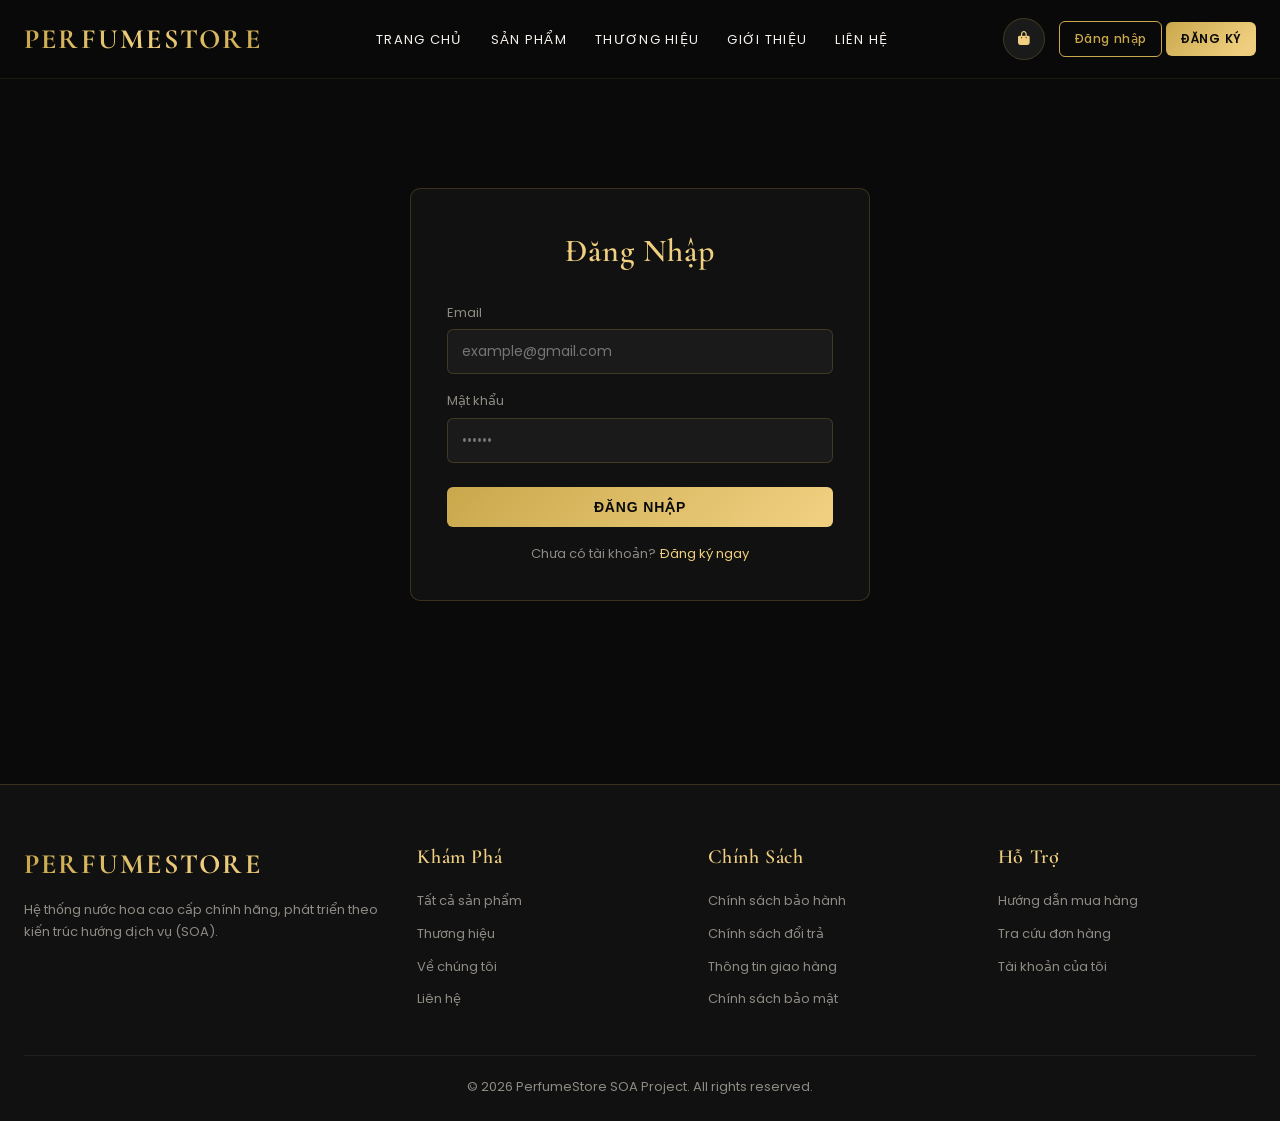
==== client/pages/admin.html @ 6a8d937b "cac thu muc cau truc frontend va backend" ====
<!DOCTYPE html>
<html lang="vi">
<head>
    <meta charset="UTF-8">
    <meta name="viewport" content="width=device-width, initial-scale=1.0">
    <title>Quản Trị - PerfumeStore Admin</title>
    <link rel="stylesheet" href="https://cdnjs.cloudflare.com/ajax/libs/font-awesome/6.5.0/css/all.min.css">
    <link rel="stylesheet" href="../css/style.css">
    <link rel="stylesheet" href="../css/admin.css">
</head>
<body>
    <div class="admin-layout">
        <!-- Sidebar Admin -->
        <aside class="admin-sidebar">
            <div class="admin-brand">PERFUMESTORE</div>
            <nav class="admin-nav">
                <button class="admin-nav-btn active" onclick="adminApp.switchTab('tab-dashboard', this)">
                    <i class="fa-solid fa-chart-line"></i> Dashboard
                </button>
                <button class="admin-nav-btn" onclick="adminApp.switchTab('tab-products', this)">
                    <i class="fa-solid fa-spray-can-sparkles"></i> Sản phẩm
                </button>
                <button class="admin-nav-btn" onclick="adminApp.switchTab('tab-orders', this)">
                    <i class="fa-solid fa-receipt"></i> Đơn hàng
                </button>
                <button class="admin-nav-btn" onclick="adminApp.switchTab('tab-reports', this)">
                    <i class="fa-solid fa-chart-pie"></i> Báo cáo chi tiết
                </button>
                <a href="index.html" class="admin-nav-btn">
                    <i class="fa-solid fa-store"></i> Về trang bán hàng
                </a>
                <button class="admin-nav-btn" onclick="adminApp.logout()">
                    <i class="fa-solid fa-right-from-bracket"></i> Đăng xuất
                </button>
            </nav>
        </aside>

        <!-- Nội dung chính -->
        <main class="admin-main">
            <div class="admin-topbar">
                <h1 id="admin-page-title">Tổng Quan Hệ Thống</h1>
                <span id="admin-user-badge" style="color: var(--text-muted); font-size: 14px;"></span>
            </div>

            <!-- TAB 1: DASHBOARD -->
            <section id="tab-dashboard" class="admin-tab active">
                <div class="kpi-grid">
                    <div class="kpi-card"><span>Tổng doanh thu</span><h3 id="kpi-revenue">0 ₫</h3></div>
                    <div class="kpi-card"><span>Tổng đơn hàng</span><h3 id="kpi-orders">0</h3></div>
                    <div class="kpi-card"><span>Khách hàng</span><h3 id="kpi-users">0</h3></div>
                    <div class="kpi-card"><span>Sản phẩm</span><h3 id="kpi-products">0</h3></div>
                </div>
                <div class="charts-grid">
                    <div class="chart-card">
                        <h3>Doanh thu theo thương hiệu</h3>
                        <canvas id="chart-brand-revenue" width="520" height="240"></canvas>
                    </div>
                    <div class="chart-card">
                        <h3>Tỉ lệ trạng thái đơn hàng</h3>
                        <canvas id="chart-order-status" width="260" height="200"></canvas>
                        <div id="chart-status-legend" class="chart-legend"></div>
                    </div>
                </div>
            </section>

            <!-- TAB 2: QUẢN LÝ SẢN PHẨM -->
            <section id="tab-products" class="admin-tab">
                <div class="admin-toolbar">
                    <div style="display: flex; align-items: center; gap: 14px; flex-wrap: wrap;">
                        <h3>Danh sách nước hoa</h3>
                        <input type="text" id="admin-prod-search" placeholder="Tìm tên hoặc mã SP..." style="width: 240px;" oninput="adminApp.productManager.onSearch(this.value)">
                    </div>
                    <button class="btn-gold btn-sm" onclick="adminApp.productManager.openAddModal()">
                        <i class="fa-solid fa-plus"></i> Thêm sản phẩm
                    </button>
                </div>
                <table class="data-table">
                    <thead>
                        <tr>
                            <th>ID</th>
                            <th>Mã SP</th>
                            <th>Tên sản phẩm</th>
                            <th>Thương hiệu</th>
                            <th>Dung tích (Tồn)</th>
                            <th>Giảm giá</th>
                            <th>Thao tác</th>
                        </tr>
                    </thead>
                    <tbody id="admin-products-tbody"></tbody>
                </table>
                <div id="admin-products-pagination" class="pagination"></div>
            </section>

            <!-- TAB 3: QUẢN LÝ ĐƠN HÀNG -->
            <section id="tab-orders" class="admin-tab">
                <div class="admin-toolbar">
                    <h3>Danh sách đơn hàng</h3>
                    <select style="width: 220px;" onchange="adminApp.orderManager.loadOrders(this.value)">
                        <option value="">Tất cả trạng thái</option>
                        <option value="Chờ xác nhận">Chờ xác nhận</option>
                        <option value="Đã xác nhận">Đã xác nhận</option>
                        <option value="Đang giao">Đang giao</option>
                        <option value="Giao thành công">Giao thành công</option>
                        <option value="Đã hủy">Đã hủy</option>
                    </select>
                </div>
                <table class="data-table">
                    <thead>
                        <tr>
                            <th>Mã đơn</th>
                            <th>Khách hàng</th>
                            <th>Ngày đặt</th>
                            <th>Thanh toán</th>
                            <th>Tổng tiền</th>
                            <th>Trạng thái</th>
                            <th>Chi tiết</th>
                        </tr>
                    </thead>
                    <tbody id="admin-orders-tbody"></tbody>
                </table>
            </section>

            <!-- TAB 4: BÁO CÁO CHI TIẾT -->
            <section id="tab-reports" class="admin-tab">
                <div class="report-grid">
                    <div class="chart-card">
                        <h3>Top 5 sản phẩm bán chạy</h3>
                        <table class="data-table">
                            <thead><tr><th>Sản phẩm</th><th>Đã bán</th><th>Doanh thu</th></tr></thead>
                            <tbody id="report-top-products-tbody"></tbody>
                        </table>
                    </div>
                    <div class="chart-card">
                        <h3>Doanh thu theo thương hiệu</h3>
                        <table class="data-table">
                            <thead><tr><th>Thương hiệu</th><th>Số chai</th><th>Doanh thu</th></tr></thead>
                            <tbody id="report-brand-tbody"></tbody>
                        </table>
                    </div>
                </div>
                <div class="chart-card" style="margin-top: 24px;">
                    <h3>Cảnh báo sắp hết hàng (Tồn kho &lt; 10)</h3>
                    <table class="data-table">
                        <thead><tr><th>Mã SP</th><th>Sản phẩm</th><th>Dung tích</th><th>Tồn kho</th></tr></thead>
                        <tbody id="report-low-stock-tbody"></tbody>
                    </table>
                </div>
            </section>
        </main>
    </div>

    <!-- MODAL THÊM / SỬA SẢN PHẨM -->
    <div id="admin-product-modal" class="modal">
        <div class="modal-content" style="max-width: 620px; max-height: 90vh; overflow-y: auto;">
            <div class="modal-header">
                <h3 id="product-modal-title">Thêm sản phẩm mới</h3>
                <button class="modal-close" onclick="adminApp.productManager.closeModal()">&times;</button>
            </div>
            <form id="admin-product-form" onsubmit="adminApp.productManager.saveProduct(event)">
                <div style="display: grid; grid-template-columns: 1fr 1fr; gap: 12px;">
                    <div class="form-group"><label>Mã SP</label><input type="text" id="admin-prod-code" placeholder="VD: DIOR-01"></div>
                    <div class="form-group"><label>Tên nước hoa</label><input type="text" id="admin-prod-name" required></div>
                    <div class="form-group"><label>Thương hiệu</label><select id="admin-prod-brand"></select></div>
                    <div class="form-group"><label>Phân loại</label><select id="admin-prod-type"></select></div>
                </div>
                <div style="display: grid; grid-template-columns: 1fr 2fr; gap: 12px; align-items: start;">
                    <div class="form-group"><label>Giảm giá (%)</label><input type="number" id="admin-prod-discount" min="0" max="99" value="0"></div>
                    <div class="form-group">
                        <label>Hình ảnh sản phẩm (Choose File)</label>
                        <input type="file" id="admin-prod-file" accept="image/*" onchange="adminApp.productManager.handleFileSelect(event)" style="padding: 8px;">
                        <input type="hidden" id="admin-prod-image">
                        <div style="margin-top: 8px; display: flex; align-items: center; gap: 10px;">
                            <img id="admin-prod-preview" src="" alt="Preview" style="width: 56px; height: 64px; object-fit: cover; border-radius: 6px; border: 1px solid var(--border); display: none;">
                            <small id="admin-prod-img-label" style="color: var(--text-muted); font-size: 12px;"></small>
                        </div>
                    </div>
                </div>
                <div class="form-group"><label>Mô tả ngắn</label><textarea id="admin-prod-desc" rows="2"></textarea></div>
                <div style="display: flex; gap: 20px; margin-bottom: 16px;">
                    <label style="display: flex; align-items: center; gap: 6px;"><input type="checkbox" id="admin-prod-new" style="width:auto;"> Sản phẩm mới</label>
                    <label style="display: flex; align-items: center; gap: 6px;"><input type="checkbox" id="admin-prod-featured" style="width:auto;"> Nổi bật</label>
                </div>
                <div class="form-group">
                    <div style="display: flex; justify-content: space-between; align-items: center; margin-bottom: 8px;">
                        <label style="margin:0;">Dung tích (ml) • Giá • Tồn kho</label>
                        <button type="button" class="btn-outline btn-sm" onclick="adminApp.productManager.addSizeRow()">+ Thêm size</button>
                    </div>
                    <div id="admin-sizes-list"></div>
                </div>
                <button type="submit" class="btn-gold" style="width: 100%;">Lưu Sản Phẩm</button>
            </form>
        </div>
    </div>

    <div id="toast-container"></div>

    <!-- Scripts -->
    <script src="../js/services/api.service.js"></script>
    <script src="../js/services/auth.service.js"></script>
    <script src="../js/services/product.service.js"></script>
    <script src="../js/services/brand.service.js"></script>
    <script src="../js/services/category.service.js"></script>
    <script src="../js/services/order.service.js"></script>
    <script src="../js/services/report.service.js"></script>
    <script src="../js/components/toast.js"></script>
    <script src="../js/admin/dashboard.js"></script>
    <script src="../js/admin/product-manager.js"></script>
    <script src="../js/admin/order-manager.js"></script>
    <script src="../js/admin/report.js"></script>

    <script>
        // Khởi tạo ứng dụng Admin
        const adminApp = {
            authService: new AuthService(),
            dashboardPage: new DashboardPage(),
            productManager: new ProductManager(),
            orderManager: new OrderManager(),
            reportPage: new ReportPage(),
            dashboardData: null,

            async init() {
                if (!this.authService.isAdmin()) {
                    alert('Bạn cần đăng nhập bằng tài khoản Admin để truy cập trang này!');
                    window.location.href = 'index.html#trang-dang-nhap';
                    return;
                }
                const user = this.authService.getCurrentUser();
                document.getElementById('admin-user-badge').textContent = `Xin chào, ${user.fullName} (Admin)`;
                this.dashboardData = await this.dashboardPage.init();
            },

            async switchTab(tabId, btn) {
                document.querySelectorAll('.admin-tab').forEach(t => t.classList.remove('active'));
                document.querySelectorAll('.admin-nav-btn').forEach(b => b.classList.remove('active'));
                document.getElementById(tabId)?.classList.add('active');
                if (btn) btn.classList.add('active');

                const titles = {
                    'tab-dashboard': 'Tổng Quan Hệ Thống',
                    'tab-products': 'Quản Lý Sản Phẩm',
                    'tab-orders': 'Quản Lý Đơn Hàng',
                    'tab-reports': 'Báo Cáo Chi Tiết'
                };
                document.getElementById('admin-page-title').textContent = titles[tabId] || 'Quản Trị';

                if (tabId === 'tab-dashboard') this.dashboardData = await this.dashboardPage.init();
                else if (tabId === 'tab-products') await this.productManager.init();
                else if (tabId === 'tab-orders') await this.orderManager.init();
                else if (tabId === 'tab-reports') await this.reportPage.init(this.dashboardData);
            },

            logout() {
                this.authService.logout();
                window.location.href = 'index.html#trang-chu';
            }
        };

        document.addEventListener('DOMContentLoaded', () => adminApp.init());
    </script>
</body>
</html>
---- client/css/style.css ----
/* =========================================================
   PerfumeStore - Luxury Dark Theme (Đen & Vàng Gold)
   Cảm hứng: Dior / Chanel Haute Parfumerie
   ========================================================= */
@import url('https://fonts.googleapis.com/css2?family=Cormorant+Garamond:ital,wght@0,400;0,500;0,600;0,700;1,400&family=Poppins:wght@300;400;500;600&display=swap');

:root {
    --bg: #0a0a0a;
    --surface: #111111;
    --surface2: #1a1a1a;
    --surface3: #222222;
    --gold: #c9a84c;
    --gold-light: #f0d080;
    --gold-dark: #9c7a2c;
    --text: #f5f0eb;
    --text-muted: #8e8a84;
    --border: rgba(201, 168, 76, 0.22);
    --border-hover: rgba(201, 168, 76, 0.55);
    --danger: #e05252;
    --success: #34c77b;
    --warning: #f59e0b;
    --info: #3b82f6;
    --radius: 10px;
    --transition: 0.35s cubic-bezier(0.25, 0.8, 0.25, 1);
    --font-heading: 'Cormorant Garamond', Georgia, serif;
    --font-body: 'Poppins', -apple-system, BlinkMacSystemFont, sans-serif;
}

* {
    margin: 0;
    padding: 0;
    box-sizing: border-box;
}

html {
    scroll-behavior: smooth;
}

body {
    background-color: var(--bg);
    color: var(--text);
    font-family: var(--font-body);
    font-size: 15px;
    line-height: 1.65;
    overflow-x: hidden;
}

/* Custom Scrollbar */
::-webkit-scrollbar {
    width: 8px;
}
::-webkit-scrollbar-track {
    background: var(--bg);
}
::-webkit-scrollbar-thumb {
    background: var(--gold-dark);
    border-radius: 4px;
}
::-webkit-scrollbar-thumb:hover {
    background: var(--gold);
}

a {
    color: inherit;
    text-decoration: none;
}

img {
    max-width: 100%;
    display: block;
}

h1, h2, h3, h4 {
    font-family: var(--font-heading);
    font-weight: 600;
    letter-spacing: 0.03em;
}

.container {
    width: 100%;
    max-width: 1280px;
    margin: 0 auto;
    padding: 0 24px;
}

.gold-text {
    color: var(--gold-light);
}

/* ======================== BUTTONS ======================== */
.btn-gold {
    display: inline-flex;
    align-items: center;
    justify-content: center;
    gap: 8px;
    padding: 12px 28px;
    background: linear-gradient(135deg, var(--gold) 0%, var(--gold-light) 50%, var(--gold) 100%);
    background-size: 200% auto;
    color: #0a0a0a;
    font-weight: 600;
    font-size: 14px;
    letter-spacing: 0.06em;
    text-transform: uppercase;
    border: none;
    border-radius: 6px;
    cursor: pointer;
    transition: var(--transition);
}
.btn-gold:hover {
    background-position: right center;
    box-shadow: 0 6px 24px rgba(201, 168, 76, 0.35);
    transform: translateY(-2px);
}

.btn-outline {
    display: inline-flex;
    align-items: center;
    justify-content: center;
    gap: 8px;
    padding: 11px 24px;
    background: transparent;
    color: var(--gold);
    font-weight: 500;
    font-size: 14px;
    letter-spacing: 0.05em;
    border: 1px solid var(--gold);
    border-radius: 6px;
    cursor: pointer;
    transition: var(--transition);
}
.btn-outline:hover {
    background: rgba(201, 168, 76, 0.12);
    color: var(--gold-light);
    box-shadow: 0 0 18px rgba(201, 168, 76, 0.2);
}

.btn-danger {
    padding: 8px 16px;
    background: rgba(224, 82, 82, 0.15);
    color: var(--danger);
    border: 1px solid rgba(224, 82, 82, 0.4);
    border-radius: 6px;
    cursor: pointer;
    transition: var(--transition);
}
.btn-danger:hover {
    background: var(--danger);
    color: #fff;
}

.btn-sm {
    padding: 7px 14px;
    font-size: 12px;
}

/* ======================== NAVBAR ======================== */
.navbar {
    position: fixed;
    top: 0;
    left: 0;
    width: 100%;
    z-index: 1000;
    padding: 16px 0;
    background: rgba(10, 10, 10, 0.65);
    backdrop-filter: blur(14px);
    border-bottom: 1px solid rgba(201, 168, 76, 0.1);
    transition: var(--transition);
}
.navbar.scrolled {
    padding: 11px 0;
    background: rgba(10, 10, 10, 0.94);
    border-bottom-color: var(--border);
    box-shadow: 0 8px 32px rgba(0, 0, 0, 0.6);
}

.nav-container {
    max-width: 1280px;
    margin: 0 auto;
    padding: 0 24px;
    display: flex;
    align-items: center;
    justify-content: space-between;
    gap: 20px;
}

.logo {
    font-family: var(--font-heading);
    font-size: 28px;
    font-weight: 700;
    letter-spacing: 0.08em;
    background: linear-gradient(90deg, var(--gold), var(--gold-light), var(--gold));
    -webkit-background-clip: text;
    -webkit-text-fill-color: transparent;
}

.nav-links {
    list-style: none;
    display: flex;
    align-items: center;
    gap: 28px;
}

.nav-links a {
    position: relative;
    font-size: 13px;
    text-transform: uppercase;
    letter-spacing: 0.1em;
    color: var(--text);
    transition: color 0.3s;
}
.nav-links a::after {
    content: '';
    position: absolute;
    left: 0;
    bottom: -5px;
    width: 0;
    height: 1.5px;
    background: var(--gold);
    transition: width 0.3s ease;
}
.nav-links a:hover {
    color: var(--gold-light);
}
.nav-links a:hover::after {
    width: 100%;
}

.nav-actions {
    display: flex;
    align-items: center;
    gap: 14px;
}

.cart-btn {
    position: relative;
    background: var(--surface2);
    border: 1px solid var(--border);
    color: var(--gold-light);
    width: 42px;
    height: 42px;
    border-radius: 50%;
    display: flex;
    align-items: center;
    justify-content: center;
    cursor: pointer;
    transition: var(--transition);
}
.cart-btn:hover {
    border-color: var(--gold);
    transform: scale(1.06);
}

#cart-badge {
    position: absolute;
    top: -4px;
    right: -4px;
    min-width: 19px;
    height: 19px;
    padding: 0 5px;
    border-radius: 50%;
    background: var(--gold);
    color: #0a0a0a;
    font-size: 11px;
    font-weight: 700;
    display: none;
    align-items: center;
    justify-content: center;
}

.user-dropdown {
    position: relative;
}
.user-trigger {
    display: flex;
    align-items: center;
    gap: 8px;
    background: var(--surface2);
    border: 1px solid var(--border);
    color: var(--text);
    padding: 8px 14px;
    border-radius: 24px;
    cursor: pointer;
    font-size: 13px;
}
.user-dropdown-menu {
    position: absolute;
    right: 0;
    top: calc(100% + 8px);
    min-width: 210px;
    background: var(--surface);
    border: 1px solid var(--border);
    border-radius: var(--radius);
    padding: 8px;
    display: none;
    flex-direction: column;
    box-shadow: 0 16px 40px rgba(0, 0, 0, 0.7);
}
.user-dropdown:hover .user-dropdown-menu {
    display: flex;
}
.user-dropdown-menu a,
.user-dropdown-menu button {
    display: flex;
    align-items: center;
    gap: 10px;
    padding: 10px 12px;
    background: none;
    border: none;
    color: var(--text);
    font-size: 13px;
    text-align: left;
    border-radius: 6px;
    cursor: pointer;
    transition: background 0.2s;
}
.user-dropdown-menu a:hover,
.user-dropdown-menu button:hover {
    background: rgba(201, 168, 76, 0.14);
    color: var(--gold-light);
}

.mobile-menu-btn {
    display: none;
    background: none;
    border: none;
    color: var(--gold);
    font-size: 22px;
    cursor: pointer;
}

/* ======================== SPA SECTIONS ======================== */
#main-content {
    padding-top: 76px;
    min-height: 80vh;
}

.page-section {
    display: none;
    animation: fadeInUp 0.45s ease;
}
.page-section.active {
    display: block;
}

/* ======================== HERO SECTION ======================== */
/* ======================== HERO BANNER SLIDER ======================== */
.hero-slider {
    position: relative;
    min-height: 84vh;
    display: flex;
    align-items: center;
    overflow: hidden;
    background: #070707;
}
.hero-slides {
    position: absolute;
    inset: 0;
}
.hero-slide {
    position: absolute;
    inset: 0;
    background-size: cover;
    background-position: center;
    opacity: 0;
    transform: scale(1.08);
    transition: opacity 1.1s ease, transform 6.5s ease;
}
.hero-slide.active {
    opacity: 1;
    transform: scale(1);
}
.hero-overlay {
    position: absolute;
    inset: 0;
    background: linear-gradient(90deg, rgba(8, 8, 8, 0.92) 0%, rgba(10, 10, 10, 0.72) 55%, rgba(10, 10, 10, 0.38) 100%),
                radial-gradient(circle at 75% 40%, rgba(201, 168, 76, 0.16), transparent 60%);
}
.hero-content {
    position: relative;
    z-index: 2;
    max-width: 680px;
    padding: 60px 24px;
}
.hero-nav {
    position: absolute;
    top: 50%;
    transform: translateY(-50%);
    z-index: 3;
    width: 46px;
    height: 46px;
    border-radius: 50%;
    background: rgba(10, 10, 10, 0.6);
    border: 1px solid var(--border);
    color: var(--gold-light);
    cursor: pointer;
    transition: var(--transition);
}
.hero-nav:hover {
    background: var(--gold);
    color: #0a0a0a;
}
.hero-prev { left: 22px; }
.hero-next { right: 22px; }
.hero-dots {
    position: absolute;
    bottom: 24px;
    left: 50%;
    transform: translateX(-50%);
    z-index: 3;
    display: flex;
    gap: 10px;
}
.hero-dot {
    width: 10px;
    height: 10px;
    border-radius: 50%;
    border: 1px solid var(--gold);
    background: transparent;
    cursor: pointer;
    transition: var(--transition);
}
.hero-dot.active {
    width: 28px;
    border-radius: 6px;
    background: var(--gold);
}
.hero-progress {
    position: absolute;
    bottom: 0;
    left: 0;
    right: 0;
    height: 3px;
    background: rgba(255, 255, 255, 0.08);
    z-index: 3;
}
.hero-progress-bar {
    height: 100%;
    width: 0;
    background: linear-gradient(90deg, var(--gold), var(--gold-light));
    animation: heroProgress 5s linear infinite;
}
@keyframes heroProgress {
    from { width: 0; }
    to { width: 100%; }
}

.hero {
    position: relative;
    min-height: 86vh;
    display: flex;
    align-items: center;
    background: radial-gradient(circle at 75% 35%, rgba(201, 168, 76, 0.15), transparent 55%),
                linear-gradient(135deg, #070707 0%, #14120e 50%, #0a0a0a 100%);
    overflow: hidden;
    padding: 60px 0;
}

.hero-grid {
    display: grid;
    grid-template-columns: 1.15fr 0.85fr;
    align-items: center;
    gap: 48px;
}

.hero-tag {
    display: inline-block;
    padding: 6px 16px;
    border: 1px solid var(--border);
    border-radius: 30px;
    color: var(--gold);
    font-size: 12px;
    letter-spacing: 0.18em;
    text-transform: uppercase;
    margin-bottom: 20px;
}

.hero-title {
    font-size: clamp(40px, 5.5vw, 68px);
    line-height: 1.12;
    margin-bottom: 20px;
    background: linear-gradient(90deg, #fff 0%, var(--gold-light) 45%, #fff 90%);
    background-size: 200% auto;
    -webkit-background-clip: text;
    -webkit-text-fill-color: transparent;
    animation: shimmer 5s linear infinite;
}

.hero-desc {
    color: var(--text-muted);
    font-size: 16px;
    max-width: 520px;
    margin-bottom: 32px;
}

.hero-cta {
    display: flex;
    flex-wrap: wrap;
    gap: 16px;
}

.hero-visual {
    position: relative;
    display: flex;
    justify-content: center;
}
.hero-visual::before {
    content: '';
    position: absolute;
    width: 340px;
    height: 340px;
    border-radius: 50%;
    background: radial-gradient(circle, rgba(201, 168, 76, 0.22), transparent 70%);
    filter: blur(30px);
    animation: pulse-gold 4s ease-in-out infinite;
}
.hero-visual img {
    position: relative;
    width: 100%;
    max-width: 420px;
    border-radius: 24px;
    border: 1px solid var(--border);
    box-shadow: 0 24px 60px rgba(0, 0, 0, 0.8);
    animation: float 5s ease-in-out infinite;
}

/* ======================== BRAND MARQUEE ======================== */
.brand-marquee-wrap {
    overflow: hidden;
    background: var(--surface);
    border-top: 1px solid var(--border);
    border-bottom: 1px solid var(--border);
    padding: 20px 0;
}

.brand-marquee-track {
    display: flex;
    gap: 24px;
    width: max-content;
    animation: marquee 28s linear infinite;
}
.brand-marquee-track:hover {
    animation-play-state: paused;
}

.brand-pill {
    display: flex;
    flex-direction: row;
    align-items: center;
    gap: 12px;
    min-width: 210px;
    padding: 10px 18px;
    background: var(--surface2);
    border: 1px solid var(--border);
    border-radius: var(--radius);
    transition: var(--transition);
}
.brand-pill-logo {
    width: 44px;
    height: 44px;
    border-radius: 50%;
    object-fit: cover;
    border: 1px solid var(--gold);
    flex-shrink: 0;
}
.brand-pill span {
    display: block;
    font-family: var(--font-heading);
    font-size: 19px;
    color: var(--gold-light);
    font-weight: 600;
    line-height: 1.2;
}
.brand-pill small {
    font-size: 11px;
    color: var(--text-muted);
}
.brand-pill:hover {
    border-color: var(--gold);
    transform: translateY(-3px);
}

/* ======================== SECTION HEADERS & GRIDS ======================== */
.section-block {
    padding: 72px 0;
}

.section-header {
    text-align: center;
    margin-bottom: 44px;
}
.section-header h2 {
    font-size: clamp(30px, 3.6vw, 44px);
    color: var(--text);
    margin-bottom: 10px;
}
.section-header .divider {
    width: 72px;
    height: 2px;
    background: linear-gradient(90deg, transparent, var(--gold), transparent);
    margin: 0 auto 12px;
}
.section-header p {
    color: var(--text-muted);
    font-size: 14px;
}

.product-grid {
    display: grid;
    grid-template-columns: repeat(4, 1fr);
    gap: 24px;
}

/* ======================== PRODUCT CARD ======================== */
.product-card {
    background: var(--surface);
    border: 1px solid var(--border);
    border-radius: var(--radius);
    overflow: hidden;
    transition: var(--transition);
}
.product-card:hover {
    border-color: var(--gold);
    transform: translateY(-6px);
    box-shadow: 0 14px 36px rgba(201, 168, 76, 0.16);
}

.product-card-img {
    position: relative;
    aspect-ratio: 4 / 5;
    overflow: hidden;
    background: #141414;
}
.product-card-img img {
    width: 100%;
    height: 100%;
    object-fit: cover;
    cursor: pointer;
    transition: transform 0.6s ease;
}
.product-card:hover .product-card-img img {
    transform: scale(1.07);
}

.product-badges {
    position: absolute;
    top: 12px;
    left: 12px;
    z-index: 2;
    display: flex;
    gap: 6px;
}
.badge {
    padding: 3px 9px;
    border-radius: 4px;
    font-size: 11px;
    font-weight: 600;
    letter-spacing: 0.04em;
}
.badge-sale {
    background: var(--danger);
    color: #fff;
}
.badge-new {
    background: var(--gold);
    color: #0a0a0a;
}
.badge-hot {
    background: #222;
    color: var(--gold-light);
    border: 1px solid var(--gold);
}

.product-overlay-actions {
    position: absolute;
    bottom: 12px;
    right: 12px;
    display: flex;
    gap: 8px;
    opacity: 0;
    transform: translateY(8px);
    transition: var(--transition);
}
.product-card:hover .product-overlay-actions {
    opacity: 1;
    transform: translateY(0);
}

.btn-overlay {
    width: 38px;
    height: 38px;
    border-radius: 50%;
    background: rgba(10, 10, 10, 0.85);
    border: 1px solid var(--gold);
    color: var(--gold-light);
    cursor: pointer;
    display: flex;
    align-items: center;
    justify-content: center;
    transition: var(--transition);
}
.btn-overlay:hover {
    background: var(--gold);
    color: #0a0a0a;
}

.product-card-body {
    padding: 18px;
}
.product-brand {
    font-size: 11px;
    text-transform: uppercase;
    letter-spacing: 0.14em;
    color: var(--gold);
}
.product-title {
    font-size: 20px;
    margin: 4px 0;
    cursor: pointer;
    white-space: nowrap;
    overflow: hidden;
    text-overflow: ellipsis;
}
.product-title:hover {
    color: var(--gold-light);
}
.product-type {
    font-size: 12px;
    color: var(--text-muted);
    margin-bottom: 10px;
}
.product-price-row {
    display: flex;
    align-items: center;
    gap: 10px;
}
.price-current {
    font-size: 16px;
    font-weight: 600;
    color: var(--gold-light);
}
.price-old {
    font-size: 13px;
    color: var(--text-muted);
    text-decoration: line-through;
}

/* ======================== FILTERS & PAGINATION ======================== */
.filter-bar {
    display: grid;
    grid-template-columns: 1.5fr 1fr 1fr 1fr auto;
    gap: 14px;
    padding: 20px;
    background: var(--surface);
    border: 1px solid var(--border);
    border-radius: var(--radius);
    margin-bottom: 24px;
}

.form-control,
input[type="text"],
input[type="email"],
input[type="password"],
input[type="number"],
input[type="tel"],
select,
textarea {
    width: 100%;
    padding: 11px 14px;
    background: var(--surface2);
    border: 1px solid var(--border);
    border-radius: 6px;
    color: var(--text);
    font-family: var(--font-body);
    font-size: 14px;
    outline: none;
    transition: border-color 0.25s;
}
input:focus, select:focus, textarea:focus {
    border-color: var(--gold);
}

.pagination {
    display: flex;
    justify-content: center;
    gap: 8px;
    margin-top: 36px;
}
.page-btn {
    width: 38px;
    height: 38px;
    border-radius: 6px;
    background: var(--surface2);
    border: 1px solid var(--border);
    color: var(--text);
    cursor: pointer;
}
.page-btn.active, .page-btn:hover {
    background: var(--gold);
    color: #0a0a0a;
    border-color: var(--gold);
}

/* ======================== BRANDS PAGE ======================== */
.brand-grid {
    display: grid;
    grid-template-columns: repeat(3, 1fr);
    gap: 24px;
}
.brand-card {
    background: var(--surface);
    border: 1px solid var(--border);
    border-radius: var(--radius);
    overflow: hidden;
    text-align: center;
    cursor: pointer;
    transition: var(--transition);
}
.brand-card:hover {
    border-color: var(--gold);
    transform: translateY(-6px);
    box-shadow: 0 14px 36px rgba(201, 168, 76, 0.16);
}
.brand-card-media {
    height: 180px;
    overflow: hidden;
    border-bottom: 1px solid var(--border);
}
.brand-card-media img {
    width: 100%;
    height: 100%;
    object-fit: cover;
    transition: transform 0.6s ease;
}
.brand-card:hover .brand-card-media img {
    transform: scale(1.08);
}
.brand-card-body {
    padding: 22px;
}
.brand-card h3 {
    font-size: 26px;
    color: var(--gold-light);
    margin-bottom: 8px;
}
.brand-card p {
    color: var(--text-muted);
    font-size: 13px;
    margin-bottom: 14px;
}
.brand-count {
    font-size: 12px;
    color: var(--gold);
}

/* ======================== PRODUCT DETAIL ======================== */
.detail-layout {
    display: grid;
    grid-template-columns: 1fr 1.1fr;
    gap: 48px;
    background: var(--surface);
    border: 1px solid var(--border);
    border-radius: var(--radius);
    padding: 36px;
}
.detail-gallery img {
    width: 100%;
    border-radius: var(--radius);
    border: 1px solid var(--border);
}
.detail-brand {
    font-size: 12px;
    text-transform: uppercase;
    letter-spacing: 0.16em;
    color: var(--gold);
}
.detail-title {
    font-size: 40px;
    margin: 6px 0 8px;
}
.detail-category {
    color: var(--text-muted);
    font-size: 14px;
    margin-bottom: 18px;
}
.detail-price-box {
    display: flex;
    align-items: center;
    gap: 14px;
    margin-bottom: 18px;
}
.detail-price-current {
    font-size: 28px;
    font-weight: 600;
    color: var(--gold-light);
}
.detail-price-old {
    font-size: 18px;
    text-decoration: line-through;
    color: var(--text-muted);
}
.detail-desc {
    color: var(--text-muted);
    margin-bottom: 24px;
}
.size-buttons {
    display: flex;
    flex-wrap: wrap;
    gap: 10px;
    margin-top: 8px;
}
.size-btn {
    padding: 9px 18px;
    background: var(--surface2);
    border: 1px solid var(--border);
    border-radius: 6px;
    color: var(--text);
    cursor: pointer;
    transition: var(--transition);
}
.size-btn.active, .size-btn:hover {
    border-color: var(--gold);
    background: rgba(201, 168, 76, 0.16);
    color: var(--gold-light);
}
.detail-stock {
    margin: 16px 0 24px;
    font-size: 13px;
}
.in-stock { color: var(--success); }
.out-stock { color: var(--danger); }

.detail-actions {
    display: flex;
    gap: 16px;
    align-items: center;
}
.qty-input-group {
    display: flex;
    align-items: center;
    border: 1px solid var(--border);
    border-radius: 6px;
    overflow: hidden;
}
.qty-input-group button {
    width: 38px;
    height: 44px;
    background: var(--surface2);
    border: none;
    color: var(--text);
    cursor: pointer;
}
.qty-input-group input {
    width: 56px;
    text-align: center;
    border: none;
    border-radius: 0;
}

/* ======================== CART SIDEBAR & PAGE ======================== */
.cart-overlay {
    position: fixed;
    inset: 0;
    background: rgba(0, 0, 0, 0.7);
    z-index: 1050;
    display: none;
}
.cart-overlay.active {
    display: block;
}

.cart-sidebar {
    position: fixed;
    top: 0;
    right: -420px;
    width: 100%;
    max-width: 400px;
    height: 100vh;
    background: var(--surface);
    border-left: 1px solid var(--border);
    z-index: 1060;
    display: flex;
    flex-direction: column;
    transition: right 0.35s ease;
}
.cart-sidebar.open {
    right: 0;
}
.cart-sidebar-header {
    padding: 20px;
    border-bottom: 1px solid var(--border);
    display: flex;
    justify-content: space-between;
    align-items: center;
}
.cart-sidebar-items {
    flex: 1;
    overflow-y: auto;
    padding: 16px;
}
.cart-sidebar-item {
    display: flex;
    gap: 12px;
    padding: 12px 0;
    border-bottom: 1px solid rgba(255, 255, 255, 0.06);
}
.cart-sidebar-item img {
    width: 68px;
    height: 80px;
    object-fit: cover;
    border-radius: 6px;
}
.cart-item-info {
    flex: 1;
}
.cart-item-info h4 {
    font-size: 16px;
}
.cart-item-meta {
    font-size: 12px;
    color: var(--text-muted);
}
.cart-item-price {
    color: var(--gold-light);
    font-weight: 600;
    margin: 4px 0;
}
.cart-qty-controls {
    display: inline-flex;
    align-items: center;
    gap: 8px;
}
.cart-qty-controls button {
    width: 26px;
    height: 26px;
    background: var(--surface2);
    border: 1px solid var(--border);
    color: var(--text);
    border-radius: 4px;
    cursor: pointer;
}
.cart-sidebar-footer {
    padding: 20px;
    border-top: 1px solid var(--border);
    background: var(--surface2);
}
.cart-total-row {
    display: flex;
    justify-content: space-between;
    margin-bottom: 14px;
    font-size: 16px;
}

/* Cart & Checkout Tables */
.data-table {
    width: 100%;
    border-collapse: collapse;
    background: var(--surface);
    border: 1px solid var(--border);
    border-radius: var(--radius);
    overflow: hidden;
}
.data-table th, .data-table td {
    padding: 14px 16px;
    text-align: left;
    border-bottom: 1px solid rgba(255, 255, 255, 0.06);
}
.data-table th {
    background: var(--surface2);
    color: var(--gold);
    font-size: 13px;
    text-transform: uppercase;
    letter-spacing: 0.06em;
}
.cart-table-product {
    display: flex;
    align-items: center;
    gap: 12px;
}
.cart-table-product img {
    width: 54px;
    height: 64px;
    object-fit: cover;
    border-radius: 6px;
}
.cart-table-product small {
    display: block;
    color: var(--text-muted);
}
.btn-icon-danger {
    background: none;
    border: none;
    color: var(--danger);
    cursor: pointer;
    font-size: 16px;
}

.checkout-layout {
    display: grid;
    grid-template-columns: 1.3fr 0.9fr;
    gap: 32px;
}
.card-box {
    background: var(--surface);
    border: 1px solid var(--border);
    border-radius: var(--radius);
    padding: 28px;
}
.form-group {
    margin-bottom: 16px;
}
.form-group label {
    display: block;
    font-size: 13px;
    color: var(--text-muted);
    margin-bottom: 6px;
}
.checkout-summary-item {
    display: flex;
    justify-content: space-between;
    padding: 10px 0;
    border-bottom: 1px solid rgba(255, 255, 255, 0.06);
}
.checkout-summary-item small {
    display: block;
    color: var(--text-muted);
}
.qr-box {
    margin-top: 14px;
    padding: 16px;
    background: var(--surface2);
    border: 1px dashed var(--gold);
    border-radius: 8px;
    text-align: center;
    display: none;
}

/* ======================== AUTH & ACCOUNT ======================== */
.auth-card {
    max-width: 460px;
    margin: 40px auto;
    padding: 36px;
    background: var(--surface);
    border: 1px solid var(--border);
    border-radius: var(--radius);
}
.auth-card h2 {
    font-size: 32px;
    text-align: center;
    color: var(--gold-light);
    margin-bottom: 24px;
}

.order-card {
    background: var(--surface);
    border: 1px solid var(--border);
    border-radius: var(--radius);
    padding: 20px;
    margin-bottom: 18px;
}
.order-card-header, .order-card-footer {
    display: flex;
    justify-content: space-between;
    align-items: center;
    flex-wrap: wrap;
    gap: 12px;
}
.order-card-items {
    margin: 14px 0;
    padding: 12px 0;
    border-top: 1px solid rgba(255, 255, 255, 0.06);
    border-bottom: 1px solid rgba(255, 255, 255, 0.06);
}
.order-item-row {
    display: flex;
    justify-content: space-between;
    font-size: 14px;
    margin-bottom: 6px;
}
.order-date {
    margin-left: 10px;
    font-size: 12px;
    color: var(--text-muted);
}

.status-badge {
    padding: 4px 12px;
    border-radius: 20px;
    font-size: 12px;
    font-weight: 500;
}
.status-warning { background: rgba(245, 158, 11, 0.16); color: var(--warning); }
.status-primary { background: rgba(201, 168, 76, 0.18); color: var(--gold-light); }
.status-info { background: rgba(59, 130, 246, 0.16); color: var(--info); }
.status-success { background: rgba(52, 199, 123, 0.16); color: var(--success); }
.status-danger { background: rgba(224, 82, 82, 0.16); color: var(--danger); }

/* ======================== POLICY & STATIC PAGES ======================== */
.policy-box {
    max-width: 900px;
    margin: 0 auto;
    background: var(--surface);
    border: 1px solid var(--border);
    border-radius: var(--radius);
    padding: 36px;
}
.policy-box h3 {
    color: var(--gold-light);
    font-size: 24px;
    margin: 22px 0 8px;
}
.policy-box p, .policy-box li {
    color: var(--text-muted);
    margin-bottom: 8px;
}
.policy-box ul {
    padding-left: 20px;
}

/* ======================== MODAL ======================== */
.modal {
    position: fixed;
    inset: 0;
    background: rgba(0, 0, 0, 0.78);
    backdrop-filter: blur(6px);
    z-index: 1100;
    display: none;
    align-items: center;
    justify-content: center;
    padding: 20px;
}
.modal.active {
    display: flex;
}
.modal-content {
    width: 100%;
    max-width: 480px;
    background: var(--surface);
    border: 1px solid var(--gold);
    border-radius: var(--radius);
    padding: 28px;
    animation: fadeInUp 0.3s ease;
}
.modal-header {
    display: flex;
    justify-content: space-between;
    align-items: center;
    margin-bottom: 18px;
}
.modal-close {
    background: none;
    border: none;
    color: var(--text-muted);
    font-size: 24px;
    cursor: pointer;
}

/* ======================== TOAST ======================== */
#toast-container {
    position: fixed;
    top: 90px;
    right: 20px;
    z-index: 2000;
    display: flex;
    flex-direction: column;
    gap: 10px;
}
.toast {
    display: flex;
    align-items: center;
    gap: 12px;
    min-width: 280px;
    max-width: 380px;
    padding: 13px 16px;
    background: var(--surface2);
    border-left: 4px solid var(--gold);
    border-radius: 6px;
    color: var(--text);
    box-shadow: 0 12px 30px rgba(0, 0, 0, 0.6);
    transform: translateX(120%);
    transition: transform 0.3s ease;
}
.toast.show { transform: translateX(0); }
.toast-success { border-left-color: var(--success); }
.toast-error { border-left-color: var(--danger); }
.toast-warning { border-left-color: var(--warning); }
.toast-close {
    margin-left: auto;
    background: none;
    border: none;
    color: var(--text-muted);
    font-size: 18px;
    cursor: pointer;
}

/* ======================== LOADING & EMPTY ======================== */
.loading-spinner {
    width: 42px;
    height: 42px;
    border: 3px solid rgba(201, 168, 76, 0.2);
    border-top-color: var(--gold);
    border-radius: 50%;
    margin: 40px auto;
    animation: spin 0.8s linear infinite;
}
.empty-state {
    text-align: center;
    padding: 48px 20px;
    color: var(--text-muted);
}
.empty-state i {
    font-size: 40px;
    color: var(--gold);
    margin-bottom: 12px;
}
.empty-msg {
    color: var(--text-muted);
    text-align: center;
    padding: 24px;
}

/* ======================== FOOTER ======================== */
.footer {
    background: var(--surface);
    border-top: 1px solid var(--border);
    padding: 56px 0 24px;
    margin-top: 64px;
}
.footer-grid {
    display: grid;
    grid-template-columns: 1.4fr 1fr 1fr 1fr;
    gap: 32px;
    margin-bottom: 36px;
}
.footer h4 {
    color: var(--gold-light);
    font-size: 20px;
    margin-bottom: 14px;
}
.footer ul {
    list-style: none;
}
.footer li {
    margin-bottom: 8px;
}
.footer a {
    color: var(--text-muted);
    font-size: 13px;
    transition: color 0.2s;
}
.footer a:hover {
    color: var(--gold-light);
}
.footer-bottom {
    border-top: 1px solid rgba(255, 255, 255, 0.06);
    padding-top: 20px;
    text-align: center;
    font-size: 13px;
    color: var(--text-muted);
}

/* ======================== ANIMATIONS & REVEAL ======================== */
.reveal {
    opacity: 0;
    transform: translateY(24px);
    transition: opacity 0.6s ease, transform 0.6s ease;
}
.reveal.visible {
    opacity: 1;
    transform: translateY(0);
}

@keyframes fadeInUp {
    from { opacity: 0; transform: translateY(16px); }
    to { opacity: 1; transform: translateY(0); }
}
@keyframes shimmer {
    to { background-position: 200% center; }
}
@keyframes float {
    0%, 100% { transform: translateY(0); }
    50% { transform: translateY(-10px); }
}
@keyframes pulse-gold {
    0%, 100% { opacity: 0.55; transform: scale(0.95); }
    50% { opacity: 0.9; transform: scale(1.06); }
}
@keyframes marquee {
    from { transform: translateX(0); }
    to { transform: translateX(-50%); }
}
@keyframes spin {
    to { transform: rotate(360deg); }
}

/* ======================== RESPONSIVE ======================== */
@media (max-width: 1024px) {
    .product-grid { grid-template-columns: repeat(3, 1fr); }
    .filter-bar { grid-template-columns: 1fr 1fr; }
    .hero-grid, .detail-layout, .checkout-layout { grid-template-columns: 1fr; }
    .footer-grid { grid-template-columns: 1fr 1fr; }
}

@media (max-width: 768px) {
    .mobile-menu-btn { display: block; }
    .nav-links {
        position: fixed;
        top: 68px;
        left: 0;
        width: 100%;
        background: var(--surface);
        flex-direction: column;
        padding: 20px;
        border-bottom: 1px solid var(--border);
        display: none;
    }
    .nav-links.open { display: flex; }
    .product-grid { grid-template-columns: repeat(2, 1fr); gap: 14px; }
    .brand-grid { grid-template-columns: 1fr; }
    .footer-grid { grid-template-columns: 1fr; }
}
---- client/css/admin.css ----
/* =========================================================
   PerfumeStore Admin Panel - Luxury Dark Dashboard
   ========================================================= */
.admin-layout {
    display: flex;
    min-height: 100vh;
    background: var(--bg);
}

.admin-sidebar {
    width: 260px;
    background: var(--surface);
    border-right: 1px solid var(--border);
    padding: 24px 16px;
    display: flex;
    flex-direction: column;
    position: fixed;
    top: 0;
    left: 0;
    bottom: 0;
    z-index: 100;
}

.admin-brand {
    font-family: var(--font-heading);
    font-size: 26px;
    font-weight: 700;
    color: var(--gold-light);
    padding: 0 12px 24px;
    border-bottom: 1px solid var(--border);
    margin-bottom: 20px;
}

.admin-nav {
    display: flex;
    flex-direction: column;
    gap: 6px;
    flex: 1;
}

.admin-nav-btn {
    display: flex;
    align-items: center;
    gap: 12px;
    padding: 12px 14px;
    background: transparent;
    border: none;
    border-radius: 8px;
    color: var(--text-muted);
    font-size: 14px;
    text-align: left;
    cursor: pointer;
    transition: var(--transition);
}

.admin-nav-btn:hover,
.admin-nav-btn.active {
    background: rgba(201, 168, 76, 0.14);
    color: var(--gold-light);
}

.admin-main {
    flex: 1;
    margin-left: 260px;
    padding: 32px;
}

.admin-topbar {
    display: flex;
    justify-content: space-between;
    align-items: center;
    margin-bottom: 28px;
}
.admin-topbar h1 {
    font-size: 32px;
    color: var(--gold-light);
}

.admin-tab {
    display: none;
}
.admin-tab.active {
    display: block;
    animation: fadeInUp 0.35s ease;
}

/* KPI Grid */
.kpi-grid {
    display: grid;
    grid-template-columns: repeat(4, 1fr);
    gap: 20px;
    margin-bottom: 28px;
}

.kpi-card {
    background: var(--surface);
    border: 1px solid var(--border);
    border-radius: var(--radius);
    padding: 22px;
}
.kpi-card span {
    font-size: 13px;
    color: var(--text-muted);
}
.kpi-card h3 {
    font-size: 30px;
    color: var(--gold-light);
    margin-top: 8px;
}

/* Charts */
.charts-grid {
    display: grid;
    grid-template-columns: 1.4fr 1fr;
    gap: 24px;
    margin-bottom: 28px;
}

.chart-card {
    background: var(--surface);
    border: 1px solid var(--border);
    border-radius: var(--radius);
    padding: 22px;
}
.chart-card h3 {
    font-size: 20px;
    margin-bottom: 16px;
    color: var(--text);
}

.chart-legend {
    display: flex;
    flex-wrap: wrap;
    gap: 12px;
    margin-top: 12px;
    font-size: 12px;
}
.chart-legend .dot {
    display: inline-block;
    width: 10px;
    height: 10px;
    border-radius: 50%;
    margin-right: 6px;
}

/* Tables & Forms */
.admin-toolbar {
    display: flex;
    justify-content: space-between;
    align-items: center;
    margin-bottom: 18px;
    gap: 12px;
}

.admin-prod-cell {
    display: flex;
    align-items: center;
    gap: 10px;
}
.admin-prod-cell img {
    width: 40px;
    height: 46px;
    object-fit: cover;
    border-radius: 4px;
}

.admin-status-select {
    width: auto;
    padding: 6px 10px;
    font-size: 13px;
}

.size-row {
    display: grid;
    grid-template-columns: 1fr 1.4fr 1fr auto;
    gap: 8px;
    margin-bottom: 8px;
}

.report-grid {
    display: grid;
    grid-template-columns: 1fr 1fr;
    gap: 24px;
}

@media (max-width: 1024px) {
    .kpi-grid { grid-template-columns: repeat(2, 1fr); }
    .charts-grid, .report-grid { grid-template-columns: 1fr; }
}

@media (max-width: 768px) {
    .admin-sidebar {
        position: static;
        width: 100%;
    }
    .admin-layout { flex-direction: column; }
    .admin-main { margin-left: 0; padding: 18px; }
}
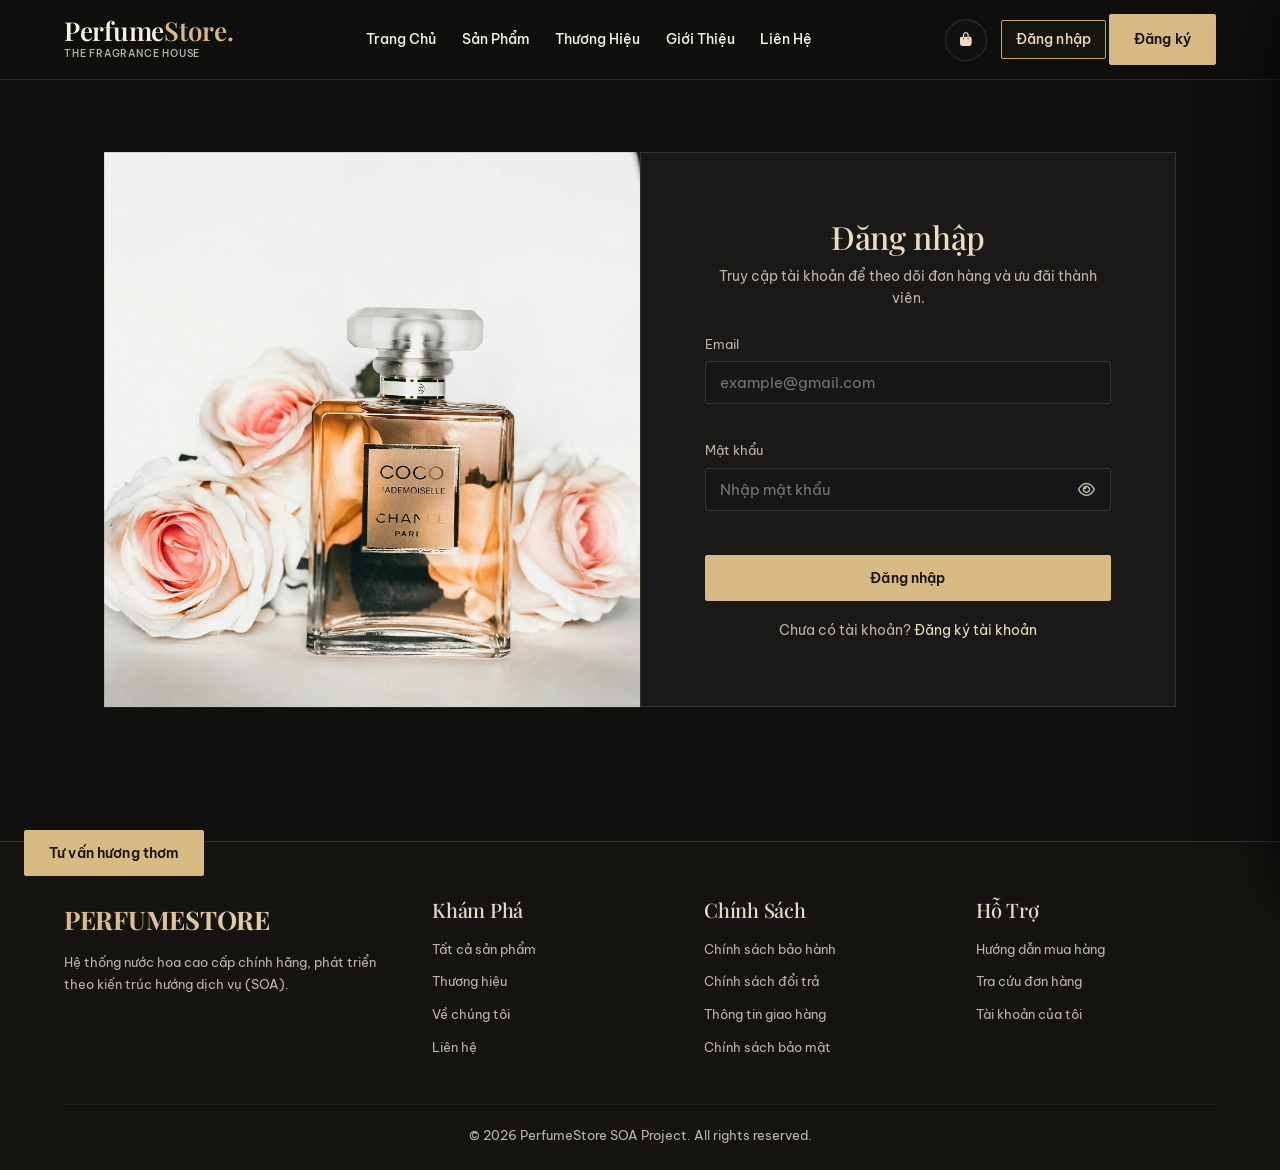
==== commit 6c5be989: "Cap nhat PerfumeStore SOA: loc gia, chuan hoa Auth va giao dien Maison" ====
--- a/client/pages/admin.html
+++ b/client/pages/admin.html
@@ -4,24 +4,39 @@
     <meta charset="UTF-8">
     <meta name="viewport" content="width=device-width, initial-scale=1.0">
     <title>Quản Trị - PerfumeStore Admin</title>
+    <link rel="preconnect" href="https://fonts.googleapis.com">
+    <link rel="preconnect" href="https://fonts.gstatic.com" crossorigin>
+    <link href="https://fonts.googleapis.com/css2?family=Be+Vietnam+Pro:wght@400;500;600;700&family=Playfair+Display:wght@500;600&display=swap" rel="stylesheet">
     <link rel="stylesheet" href="https://cdnjs.cloudflare.com/ajax/libs/font-awesome/6.5.0/css/all.min.css">
     <link rel="stylesheet" href="../css/style.css">
     <link rel="stylesheet" href="../css/admin.css">
+    <link rel="stylesheet" href="../css/luxury-v2.css">
+<link rel="stylesheet" href="../css/maison-admin.css">
+<link rel="stylesheet" href="../css/signature-admin.css">
 </head>
-<body>
+<body class="maison-admin">
     <div class="admin-layout">
         <!-- Sidebar Admin -->
         <aside class="admin-sidebar">
-            <div class="admin-brand">PERFUMESTORE</div>
-            <nav class="admin-nav">
+            <div class="admin-brand">Maison<span>.</span><small>Quản trị hệ thống</small></div>
+            <button id="sig-admin-menu" type="button" aria-expanded="true" aria-label="Thu gọn menu">☰</button><nav class="admin-nav"><div class="sig-nav-label">Danh mục quản trị</div>
                 <button class="admin-nav-btn active" onclick="adminApp.switchTab('tab-dashboard', this)">
                     <i class="fa-solid fa-chart-line"></i> Dashboard
                 </button>
                 <button class="admin-nav-btn" onclick="adminApp.switchTab('tab-products', this)">
                     <i class="fa-solid fa-spray-can-sparkles"></i> Sản phẩm
                 </button>
+                <button class="admin-nav-btn" onclick="adminApp.switchTab('tab-brands', this)">
+                    <i class="fa-solid fa-crown"></i> Thương hiệu
+                </button>
+                <button class="admin-nav-btn" onclick="adminApp.switchTab('tab-categories', this)">
+                    <i class="fa-solid fa-tags"></i> Danh mục
+                </button>
                 <button class="admin-nav-btn" onclick="adminApp.switchTab('tab-orders', this)">
                     <i class="fa-solid fa-receipt"></i> Đơn hàng
+                </button>
+                <button class="admin-nav-btn" onclick="adminApp.switchTab('tab-users', this)">
+                    <i class="fa-solid fa-users"></i> Khách hàng
                 </button>
                 <button class="admin-nav-btn" onclick="adminApp.switchTab('tab-reports', this)">
                     <i class="fa-solid fa-chart-pie"></i> Báo cáo chi tiết
@@ -38,29 +53,22 @@
         <!-- Nội dung chính -->
         <main class="admin-main">
             <div class="admin-topbar">
-                <h1 id="admin-page-title">Tổng Quan Hệ Thống</h1>
-                <span id="admin-user-badge" style="color: var(--text-muted); font-size: 14px;"></span>
+                <div><span class="admin-eyebrow">PerfumeStore · Quản trị</span><h1 id="admin-page-title">Tổng Quan Hệ Thống</h1></div>
+                <div class="sig-admin-tools"><button id="sig-theme" type="button" aria-pressed="false">◐ Giao diện sáng</button><span id="admin-user-badge"></span></div>
             </div>
 
             <!-- TAB 1: DASHBOARD -->
             <section id="tab-dashboard" class="admin-tab active">
+                <div class="sig-admin-welcome"><div><small>Tổng quan vận hành</small><h2>Điều hành cửa hàng.</h2><p>Theo dõi hiệu quả kinh doanh và tình trạng đơn hàng theo thời gian thực.</p></div><button type="button" id="sig-refresh" class="btn-gold">↻ Làm mới dữ liệu</button></div>
                 <div class="kpi-grid">
-                    <div class="kpi-card"><span>Tổng doanh thu</span><h3 id="kpi-revenue">0 ₫</h3></div>
-                    <div class="kpi-card"><span>Tổng đơn hàng</span><h3 id="kpi-orders">0</h3></div>
-                    <div class="kpi-card"><span>Khách hàng</span><h3 id="kpi-users">0</h3></div>
-                    <div class="kpi-card"><span>Sản phẩm</span><h3 id="kpi-products">0</h3></div>
-                </div>
-                <div class="charts-grid">
-                    <div class="chart-card">
-                        <h3>Doanh thu theo thương hiệu</h3>
-                        <canvas id="chart-brand-revenue" width="520" height="240"></canvas>
-                    </div>
-                    <div class="chart-card">
-                        <h3>Tỉ lệ trạng thái đơn hàng</h3>
-                        <canvas id="chart-order-status" width="260" height="200"></canvas>
-                        <div id="chart-status-legend" class="chart-legend"></div>
-                    </div>
-                </div>
+                    <div class="kpi-card"><i class="fa-solid fa-wallet"></i><span>Giá trị đơn hoàn tất</span><h3 id="kpi-revenue">—</h3><small>Đơn hàng đã giao</small></div>
+                    <div class="kpi-card"><i class="fa-solid fa-bag-shopping"></i><span>Tổng đơn hàng</span><h3 id="kpi-orders">—</h3><small>Tất cả trạng thái</small></div>
+                    <div class="kpi-card"><i class="fa-solid fa-users"></i><span>Khách hàng</span><h3 id="kpi-users">—</h3><small>Tài khoản hệ thống</small></div>
+                    <div class="kpi-card"><i class="fa-solid fa-spray-can"></i><span>Sản phẩm</span><h3 id="kpi-products">—</h3><small>Danh mục hiện tại</small></div>
+                </div>
+                <div class="charts-grid"><div class="chart-card"><small>01 · Cơ cấu doanh thu</small><h3>Doanh thu theo thương hiệu</h3><canvas id="chart-brand-revenue" width="520" height="240"></canvas></div><div class="chart-card"><small>02 · Xử lý đơn hàng</small><h3>Trạng thái đơn hàng</h3><canvas id="chart-order-status" width="260" height="200"></canvas><div id="chart-status-legend" class="chart-legend"></div></div></div>
+                <div class="sig-admin-bottom"><div class="chart-card"><small>03 · Bán chạy nhất</small><h3>Sản phẩm bán chạy</h3><div id="sig-best-list" aria-live="polite">Đang tải…</div></div><div class="chart-card"><small>04 · Theo dõi tồn kho</small><h3>Cảnh báo tồn kho</h3><div id="sig-stock-list" aria-live="polite">Đang tải…</div><button type="button" class="btn-outline" onclick="document.querySelector('[onclick*=tab-products]').click()">Quản lý sản phẩm →</button></div></div>
+                <p id="sig-admin-status" role="status"></p>
             </section>
 
             <!-- TAB 2: QUẢN LÝ SẢN PHẨM -->
@@ -146,7 +154,74 @@
                     </table>
                 </div>
             </section>
+
+            <!-- TAB 5: QUẢN LÝ THƯƠNG HIỆU -->
+            <section id="tab-brands" class="admin-tab">
+                <div class="admin-toolbar">
+                    <h3>Danh sách thương hiệu</h3>
+                    <button class="btn-gold btn-sm" onclick="adminApp.catalogManager.openModal('brand')">
+                        <i class="fa-solid fa-plus"></i> Thêm thương hiệu
+                    </button>
+                </div>
+                <table class="data-table">
+                    <thead><tr><th>ID</th><th>Tên thương hiệu</th><th>Slug</th><th>Số sản phẩm</th><th>Thao tác</th></tr></thead>
+                    <tbody id="admin-brands-tbody"></tbody>
+                </table>
+            </section>
+
+            <!-- TAB 6: QUẢN LÝ DANH MỤC -->
+            <section id="tab-categories" class="admin-tab">
+                <div class="admin-toolbar">
+                    <h3>Danh sách phân loại</h3>
+                    <button class="btn-gold btn-sm" onclick="adminApp.catalogManager.openModal('category')">
+                        <i class="fa-solid fa-plus"></i> Thêm danh mục
+                    </button>
+                </div>
+                <table class="data-table">
+                    <thead><tr><th>ID</th><th>Tên danh mục</th><th>Slug</th><th>Số sản phẩm</th><th>Thao tác</th></tr></thead>
+                    <tbody id="admin-categories-tbody"></tbody>
+                </table>
+            </section>
+
+            <!-- TAB 7: QUẢN LÝ KHÁCH HÀNG -->
+            <section id="tab-users" class="admin-tab">
+                <div class="admin-toolbar">
+                    <h3>Tài khoản người dùng</h3>
+                </div>
+                <table class="data-table">
+                    <thead><tr><th>ID</th><th>Họ tên</th><th>Email</th><th>Số điện thoại</th><th>Vai trò</th><th>Ngày tạo</th></tr></thead>
+                    <tbody id="admin-users-tbody"></tbody>
+                </table>
+            </section>
         </main>
+    </div>
+
+    <!-- MODAL CHI TIẾT ĐƠN HÀNG -->
+    <div id="admin-order-modal" class="modal">
+        <div class="modal-content" style="max-width: 620px; max-height: 90vh; overflow-y: auto;">
+            <div class="modal-header">
+                <h3 id="order-modal-title">Chi tiết đơn hàng</h3>
+                <button class="modal-close" onclick="adminApp.orderManager.closeModal()">&times;</button>
+            </div>
+            <div id="admin-order-detail-body"></div>
+        </div>
+    </div>
+
+    <!-- MODAL THÊM / SỬA THƯƠNG HIỆU & DANH MỤC -->
+    <div id="admin-catalog-modal" class="modal">
+        <div class="modal-content" style="max-width: 480px;">
+            <div class="modal-header">
+                <h3 id="catalog-modal-title">Thêm mới</h3>
+                <button class="modal-close" onclick="adminApp.catalogManager.closeModal()">&times;</button>
+            </div>
+            <form id="admin-catalog-form" onsubmit="adminApp.catalogManager.save(event)">
+                <div class="form-group"><label>Tên hiển thị</label><input type="text" id="catalog-name" required></div>
+                <div class="form-group"><label>Slug (để trống sẽ tự tạo)</label><input type="text" id="catalog-slug"></div>
+                <div class="form-group" id="catalog-logo-group"><label>Đường dẫn ảnh logo</label><input type="text" id="catalog-logo" placeholder="pic/diorthuonghieu.jpg"></div>
+                <div class="form-group"><label>Mô tả</label><textarea id="catalog-desc" rows="2"></textarea></div>
+                <button type="submit" class="btn-gold" style="width: 100%;">Lưu thay đổi</button>
+            </form>
+        </div>
     </div>
 
     <!-- MODAL THÊM / SỬA SẢN PHẨM -->
@@ -175,6 +250,9 @@
                         </div>
                     </div>
                 </div>
+                <div class="form-group gallery-admin"><label>Thư viện ảnh bổ sung (tối đa 5 ảnh cả ảnh chính)</label>
+                    <input type="file" id="gallery-files" multiple accept="image/jpeg,image/png,image/webp,image/gif">
+                    <div id="gallery-admin-list" class="gallery-admin-list"></div><small>Ảnh đầu tiên ở mục ảnh chính. Dùng nút mũi tên để đổi thứ tự ảnh bổ sung.</small></div>
                 <div class="form-group"><label>Mô tả ngắn</label><textarea id="admin-prod-desc" rows="2"></textarea></div>
                 <div style="display: flex; gap: 20px; margin-bottom: 16px;">
                     <label style="display: flex; align-items: center; gap: 6px;"><input type="checkbox" id="admin-prod-new" style="width:auto;"> Sản phẩm mới</label>
@@ -195,17 +273,20 @@
     <div id="toast-container"></div>
 
     <!-- Scripts -->
+    <script src="../js/components/gallery.js"></script>
     <script src="../js/services/api.service.js"></script>
     <script src="../js/services/auth.service.js"></script>
     <script src="../js/services/product.service.js"></script>
     <script src="../js/services/brand.service.js"></script>
     <script src="../js/services/category.service.js"></script>
     <script src="../js/services/order.service.js"></script>
+    <script src="../js/services/user.service.js"></script>
     <script src="../js/services/report.service.js"></script>
     <script src="../js/components/toast.js"></script>
     <script src="../js/admin/dashboard.js"></script>
     <script src="../js/admin/product-manager.js"></script>
     <script src="../js/admin/order-manager.js"></script>
+    <script src="../js/admin/catalog-manager.js"></script>
     <script src="../js/admin/report.js"></script>
 
     <script>
@@ -215,18 +296,32 @@
             dashboardPage: new DashboardPage(),
             productManager: new ProductManager(),
             orderManager: new OrderManager(),
+            catalogManager: new CatalogManager(),
             reportPage: new ReportPage(),
             dashboardData: null,
 
             async init() {
                 if (!this.authService.isAdmin()) {
-                    alert('Bạn cần đăng nhập bằng tài khoản Admin để truy cập trang này!');
-                    window.location.href = 'index.html#trang-dang-nhap';
+                    toast.error('Bạn không có quyền truy cập trang Quản trị. Vui lòng đăng nhập bằng tài khoản Admin.');
+                    setTimeout(() => { window.location.href = 'index.html#trang-dang-nhap'; }, 1000);
                     return;
                 }
-                const user = this.authService.getCurrentUser();
-                document.getElementById('admin-user-badge').textContent = `Xin chào, ${user.fullName} (Admin)`;
-                this.dashboardData = await this.dashboardPage.init();
+                try {
+                    const verifiedUser = await this.authService.getMe();
+                    if (!verifiedUser || verifiedUser.role !== 'admin') {
+                        await this.authService.logout();
+                        toast.error('Bạn không có quyền thực hiện thao tác này.');
+                        setTimeout(() => { window.location.href = 'index.html#trang-dang-nhap'; }, 1000);
+                        return;
+                    }
+                    document.getElementById('admin-user-badge').textContent = `Xin chào, ${verifiedUser.fullName} (Admin)`;
+                    this.dashboardData = await this.dashboardPage.init();
+                    window.renderSignatureDashboard?.(this.dashboardData);
+                } catch (err) {
+                    this.authService.clearLocalSession();
+                    toast.error('Phiên đăng nhập đã hết hạn. Vui lòng đăng nhập lại.');
+                    setTimeout(() => { window.location.href = 'index.html#trang-dang-nhap'; }, 1000);
+                }
             },
 
             async switchTab(tabId, btn) {
@@ -238,24 +333,31 @@
                 const titles = {
                     'tab-dashboard': 'Tổng Quan Hệ Thống',
                     'tab-products': 'Quản Lý Sản Phẩm',
+                    'tab-brands': 'Quản Lý Thương Hiệu',
+                    'tab-categories': 'Quản Lý Danh Mục',
                     'tab-orders': 'Quản Lý Đơn Hàng',
+                    'tab-users': 'Quản Lý Khách Hàng',
                     'tab-reports': 'Báo Cáo Chi Tiết'
                 };
                 document.getElementById('admin-page-title').textContent = titles[tabId] || 'Quản Trị';
 
-                if (tabId === 'tab-dashboard') this.dashboardData = await this.dashboardPage.init();
+                if (tabId === 'tab-dashboard') { this.dashboardData = await this.dashboardPage.init(); window.renderSignatureDashboard?.(this.dashboardData); }
                 else if (tabId === 'tab-products') await this.productManager.init();
+                else if (tabId === 'tab-brands') await this.catalogManager.loadBrands();
+                else if (tabId === 'tab-categories') await this.catalogManager.loadCategories();
                 else if (tabId === 'tab-orders') await this.orderManager.init();
+                else if (tabId === 'tab-users') await this.catalogManager.loadUsers();
                 else if (tabId === 'tab-reports') await this.reportPage.init(this.dashboardData);
             },
 
-            logout() {
-                this.authService.logout();
-                window.location.href = 'index.html#trang-chu';
+            async logout() {
+                await this.authService.logout();
+                window.location.href = 'index.html#trang-dang-nhap';
             }
         };
 
         document.addEventListener('DOMContentLoaded', () => adminApp.init());
     </script>
+<script src="../js/admin/signature-admin.js"></script>
 </body>
 </html>
--- a/client/css/style.css
+++ b/client/css/style.css
@@ -1,29 +1,52 @@
 /* =========================================================
-   PerfumeStore - Luxury Dark Theme (Đen & Vàng Gold)
-   Cảm hứng: Dior / Chanel Haute Parfumerie
+   PerfumeStore - Editorial Design Tokens & Base Styles
+   Palette: Deep Velvet (#09090B), Ivory (#F5F0E6), Champagne Gold (#D4AF37)
    ========================================================= */
-@import url('https://fonts.googleapis.com/css2?family=Cormorant+Garamond:ital,wght@0,400;0,500;0,600;0,700;1,400&family=Poppins:wght@300;400;500;600&display=swap');
 
 :root {
-    --bg: #0a0a0a;
-    --surface: #111111;
-    --surface2: #1a1a1a;
-    --surface3: #222222;
-    --gold: #c9a84c;
-    --gold-light: #f0d080;
-    --gold-dark: #9c7a2c;
-    --text: #f5f0eb;
-    --text-muted: #8e8a84;
-    --border: rgba(201, 168, 76, 0.22);
-    --border-hover: rgba(201, 168, 76, 0.55);
+    --bg: #09090B;
+    --surface: rgba(20, 20, 24, 0.78);
+    --surface-solid: #141418;
+    --surface2: rgba(28, 28, 34, 0.76);
+    --surface3: #222228;
+    --glass: rgba(20, 20, 24, 0.74);
+    --glass-strong: rgba(14, 14, 18, 0.92);
+    --gold: #D4AF37;
+    --gold-light: #F3E5AB;
+    --gold-dark: #9B7B22;
+    --text: #F7F3EE;
+    --text-muted: #A49E95;
+    --border: rgba(212, 175, 55, 0.25);
+    --border-bright: rgba(212, 175, 55, 0.65);
+    --inner-light: inset 0 1px 0 rgba(255, 255, 255, 0.06);
     --danger: #e05252;
     --success: #34c77b;
     --warning: #f59e0b;
     --info: #3b82f6;
-    --radius: 10px;
+    --radius: 12px;
     --transition: 0.35s cubic-bezier(0.25, 0.8, 0.25, 1);
-    --font-heading: 'Cormorant Garamond', Georgia, serif;
-    --font-body: 'Poppins', -apple-system, BlinkMacSystemFont, sans-serif;
+    --spring: 0.42s cubic-bezier(0.34, 1.56, 0.64, 1);
+
+    /* Hệ thống Typography chuẩn hóa tiếng Việt (tối đa 2 font chính) */
+    --font-display: 'Playfair Display', Georgia, serif;
+    --font-sans: 'Be Vietnam Pro', -apple-system, BlinkMacSystemFont, 'Segoe UI', sans-serif;
+    --font-heading: var(--font-display);
+    --font-body: var(--font-sans);
+
+    --text-hero: clamp(44px, 5.2vw, 72px);
+    --text-section: clamp(28px, 3.2vw, 40px);
+    --text-sub: clamp(20px, 2.2vw, 26px);
+    --text-product: clamp(16px, 1.25vw, 18px);
+    --text-price: clamp(16px, 1.4vw, 19px);
+    --text-body: 15px;
+    --text-nav: 14px;
+    --text-btn: 14px;
+    --text-caption: 12.5px;
+
+    --lh-heading: 1.22;
+    --lh-body: 1.65;
+    --ls-heading: -0.012em;
+    --ls-normal: normal;
 }
 
 * {
@@ -38,11 +61,15 @@
 
 body {
     background-color: var(--bg);
+    background-image:
+        radial-gradient(circle at 15% 10%, rgba(212, 175, 55, 0.05), transparent 35%),
+        radial-gradient(circle at 85% 80%, rgba(212, 175, 55, 0.04), transparent 40%);
     color: var(--text);
     font-family: var(--font-body);
     font-size: 15px;
     line-height: 1.65;
     overflow-x: hidden;
+    -webkit-font-smoothing: antialiased;
 }
 
 /* Custom Scrollbar */
@@ -53,11 +80,8 @@
     background: var(--bg);
 }
 ::-webkit-scrollbar-thumb {
-    background: var(--gold-dark);
+    background: linear-gradient(180deg, var(--gold-dark), var(--gold));
     border-radius: 4px;
-}
-::-webkit-scrollbar-thumb:hover {
-    background: var(--gold);
 }
 
 a {
@@ -72,8 +96,9 @@
 
 h1, h2, h3, h4 {
     font-family: var(--font-heading);
-    font-weight: 600;
-    letter-spacing: 0.03em;
+    font-weight: 500;
+    line-height: var(--lh-heading);
+    letter-spacing: var(--ls-heading);
 }
 
 .container {
@@ -87,29 +112,50 @@
     color: var(--gold-light);
 }
 
-/* ======================== BUTTONS ======================== */
+/* ======================== BUTTONS & MICRO-INTERACTIONS ======================== */
 .btn-gold {
+    position: relative;
+    overflow: hidden;
     display: inline-flex;
     align-items: center;
     justify-content: center;
     gap: 8px;
-    padding: 12px 28px;
+    padding: 12px 24px;
     background: linear-gradient(135deg, var(--gold) 0%, var(--gold-light) 50%, var(--gold) 100%);
     background-size: 200% auto;
-    color: #0a0a0a;
+    color: #0A0A0A;
+    font-family: var(--font-body);
     font-weight: 600;
-    font-size: 14px;
-    letter-spacing: 0.06em;
-    text-transform: uppercase;
-    border: none;
+    font-size: var(--text-btn);
+    letter-spacing: 0.01em;
+    text-transform: none;
+    border: 1px solid rgba(255, 255, 255, 0.2);
     border-radius: 6px;
     cursor: pointer;
-    transition: var(--transition);
+    transition: transform var(--spring), box-shadow 0.35s ease, background-position 0.45s ease;
+    box-shadow: 0 6px 20px rgba(212, 175, 55, 0.16);
+}
+.btn-gold::after {
+    content: '';
+    position: absolute;
+    top: 0;
+    left: -120%;
+    width: 60%;
+    height: 100%;
+    background: linear-gradient(90deg, transparent, rgba(255, 255, 255, 0.45), transparent);
+    transform: skewX(-20deg);
+    transition: left 0.6s ease;
 }
 .btn-gold:hover {
     background-position: right center;
-    box-shadow: 0 6px 24px rgba(201, 168, 76, 0.35);
-    transform: translateY(-2px);
+    box-shadow: 0 10px 28px rgba(212, 175, 55, 0.38);
+    transform: translateY(-2px) scale(1.03);
+}
+.btn-gold:hover::after {
+    left: 140%;
+}
+.btn-gold:active {
+    transform: translateY(0) scale(0.96);
 }
 
 .btn-outline {
@@ -117,21 +163,26 @@
     align-items: center;
     justify-content: center;
     gap: 8px;
-    padding: 11px 24px;
-    background: transparent;
-    color: var(--gold);
+    padding: 11px 22px;
+    background: rgba(212, 175, 55, 0.04);
+    backdrop-filter: blur(8px);
+    color: var(--gold-light);
+    font-family: var(--font-body);
     font-weight: 500;
-    font-size: 14px;
-    letter-spacing: 0.05em;
-    border: 1px solid var(--gold);
+    font-size: var(--text-btn);
+    letter-spacing: 0.01em;
+    border: 1px solid var(--border-bright);
     border-radius: 6px;
     cursor: pointer;
-    transition: var(--transition);
+    transition: transform var(--spring), background 0.3s ease, box-shadow 0.3s ease;
 }
 .btn-outline:hover {
-    background: rgba(201, 168, 76, 0.12);
-    color: var(--gold-light);
-    box-shadow: 0 0 18px rgba(201, 168, 76, 0.2);
+    background: rgba(212, 175, 55, 0.14);
+    box-shadow: 0 0 20px rgba(212, 175, 55, 0.22);
+    transform: translateY(-2px);
+}
+.btn-outline:active {
+    transform: scale(0.96);
 }
 
 .btn-danger {
@@ -153,7 +204,7 @@
     font-size: 12px;
 }
 
-/* ======================== NAVBAR ======================== */
+/* ======================== GLASSMORPHISM NAVBAR ======================== */
 .navbar {
     position: fixed;
     top: 0;
@@ -161,16 +212,17 @@
     width: 100%;
     z-index: 1000;
     padding: 16px 0;
-    background: rgba(10, 10, 10, 0.65);
-    backdrop-filter: blur(14px);
-    border-bottom: 1px solid rgba(201, 168, 76, 0.1);
+    background: rgba(10, 10, 10, 0.55);
+    backdrop-filter: blur(18px) saturate(140%);
+    -webkit-backdrop-filter: blur(18px) saturate(140%);
+    border-bottom: 1px solid rgba(212, 175, 55, 0.14);
     transition: var(--transition);
 }
 .navbar.scrolled {
     padding: 11px 0;
-    background: rgba(10, 10, 10, 0.94);
+    background: rgba(10, 10, 10, 0.86);
     border-bottom-color: var(--border);
-    box-shadow: 0 8px 32px rgba(0, 0, 0, 0.6);
+    box-shadow: 0 10px 36px rgba(0, 0, 0, 0.65);
 }
 
 .nav-container {
@@ -187,10 +239,12 @@
     font-family: var(--font-heading);
     font-size: 28px;
     font-weight: 700;
-    letter-spacing: 0.08em;
+    letter-spacing: 0.1em;
     background: linear-gradient(90deg, var(--gold), var(--gold-light), var(--gold));
+    background-size: 200% auto;
     -webkit-background-clip: text;
     -webkit-text-fill-color: transparent;
+    animation: shimmer 6s linear infinite;
 }
 
 .nav-links {
@@ -202,9 +256,11 @@
 
 .nav-links a {
     position: relative;
-    font-size: 13px;
-    text-transform: uppercase;
-    letter-spacing: 0.1em;
+    font-family: var(--font-body);
+    font-size: var(--text-nav);
+    font-weight: 500;
+    text-transform: none;
+    letter-spacing: normal;
     color: var(--text);
     transition: color 0.3s;
 }
@@ -215,7 +271,7 @@
     bottom: -5px;
     width: 0;
     height: 1.5px;
-    background: var(--gold);
+    background: linear-gradient(90deg, var(--gold), var(--gold-light));
     transition: width 0.3s ease;
 }
 .nav-links a:hover {
@@ -233,8 +289,10 @@
 
 .cart-btn {
     position: relative;
-    background: var(--surface2);
-    border: 1px solid var(--border);
+    background: var(--glass);
+    backdrop-filter: blur(10px);
+    border: 1px solid var(--border);
+    box-shadow: var(--inner-light);
     color: var(--gold-light);
     width: 42px;
     height: 42px;
@@ -243,11 +301,11 @@
     align-items: center;
     justify-content: center;
     cursor: pointer;
-    transition: var(--transition);
+    transition: transform var(--spring), border-color 0.3s;
 }
 .cart-btn:hover {
     border-color: var(--gold);
-    transform: scale(1.06);
+    transform: scale(1.08);
 }
 
 #cart-badge {
@@ -258,8 +316,8 @@
     height: 19px;
     padding: 0 5px;
     border-radius: 50%;
-    background: var(--gold);
-    color: #0a0a0a;
+    background: linear-gradient(135deg, var(--gold), var(--gold-light));
+    color: #0A0A0A;
     font-size: 11px;
     font-weight: 700;
     display: none;
@@ -274,26 +332,33 @@
     display: flex;
     align-items: center;
     gap: 8px;
-    background: var(--surface2);
-    border: 1px solid var(--border);
+    background: var(--glass);
+    backdrop-filter: blur(10px);
+    border: 1px solid var(--border);
+    box-shadow: var(--inner-light);
     color: var(--text);
     padding: 8px 14px;
     border-radius: 24px;
     cursor: pointer;
     font-size: 13px;
+    transition: border-color 0.3s;
+}
+.user-trigger:hover {
+    border-color: var(--gold);
 }
 .user-dropdown-menu {
     position: absolute;
     right: 0;
     top: calc(100% + 8px);
     min-width: 210px;
-    background: var(--surface);
+    background: var(--glass-strong);
+    backdrop-filter: blur(18px);
     border: 1px solid var(--border);
     border-radius: var(--radius);
     padding: 8px;
     display: none;
     flex-direction: column;
-    box-shadow: 0 16px 40px rgba(0, 0, 0, 0.7);
+    box-shadow: 0 18px 44px rgba(0, 0, 0, 0.75);
 }
 .user-dropdown:hover .user-dropdown-menu {
     display: flex;
@@ -311,11 +376,11 @@
     text-align: left;
     border-radius: 6px;
     cursor: pointer;
-    transition: background 0.2s;
+    transition: background 0.2s, color 0.2s;
 }
 .user-dropdown-menu a:hover,
 .user-dropdown-menu button:hover {
-    background: rgba(201, 168, 76, 0.14);
+    background: rgba(212, 175, 55, 0.14);
     color: var(--gold-light);
 }
 
@@ -342,11 +407,267 @@
     display: block;
 }
 
-/* ======================== HERO SECTION ======================== */
+/* ======================== EDITORIAL HERO 2 CỘT ======================== */
+.glass-card {
+    background: var(--surface);
+    backdrop-filter: blur(12px);
+    -webkit-backdrop-filter: blur(12px);
+    border: 1px solid var(--border);
+    box-shadow: 0 24px 60px rgba(0, 0, 0, 0.55), var(--inner-light);
+    border-radius: var(--radius);
+}
+
+.hero-editorial {
+    position: relative;
+    min-height: 86vh;
+    display: flex;
+    align-items: center;
+    padding: 56px 0 72px;
+    background:
+        radial-gradient(circle at 72% 45%, rgba(212, 175, 55, 0.14), transparent 52%),
+        radial-gradient(circle at 12% 20%, rgba(212, 175, 55, 0.06), transparent 40%),
+        var(--bg);
+    overflow: hidden;
+}
+
+.hero-editorial-grid {
+    display: grid;
+    grid-template-columns: 1.15fr 0.85fr;
+    align-items: center;
+    gap: 56px;
+}
+
+.hero-editorial-left .hero-title {
+    font-size: clamp(42px, 5.2vw, 68px);
+    line-height: 1.08;
+    margin-bottom: 20px;
+}
+
+.hero-editorial-right {
+    position: relative;
+    display: flex;
+    justify-content: center;
+    align-items: center;
+}
+
+.hero-glow {
+    position: absolute;
+    width: 380px;
+    height: 380px;
+    border-radius: 50%;
+    background: radial-gradient(circle, rgba(212, 175, 55, 0.34) 0%, rgba(212, 175, 55, 0.08) 48%, transparent 72%);
+    filter: blur(36px);
+    animation: heroGlowPulse 5s ease-in-out infinite;
+    pointer-events: none;
+}
+
+.hero-visual-card {
+    position: relative;
+    width: 100%;
+    max-width: 430px;
+    border-radius: 22px;
+    overflow: hidden;
+    background: var(--surface);
+    backdrop-filter: blur(12px);
+    border: 1px solid var(--border);
+    box-shadow: 0 30px 70px rgba(0, 0, 0, 0.78), 0 0 32px rgba(212, 175, 55, 0.15);
+    animation: heroFloat 6s ease-in-out infinite;
+    will-change: transform;
+}
+
+.hero-visual-card img {
+    width: 100%;
+    aspect-ratio: 4 / 5;
+    object-fit: cover;
+}
+
+.hero-visual-caption {
+    position: absolute;
+    left: 16px;
+    right: 16px;
+    bottom: 16px;
+    padding: 12px 16px;
+    background: rgba(9, 9, 11, 0.72);
+    backdrop-filter: blur(12px);
+    border: 1px solid var(--border);
+    border-radius: 10px;
+    display: flex;
+    justify-content: space-between;
+    align-items: center;
+}
+.hero-visual-caption span {
+    font-family: var(--font-heading);
+    font-size: 20px;
+    color: var(--gold-light);
+}
+.hero-visual-caption small {
+    font-size: 11px;
+    letter-spacing: 0.14em;
+    text-transform: uppercase;
+    color: var(--text-muted);
+}
+
+@keyframes heroFloat {
+    0%, 100% { transform: translateY(0); }
+    50% { transform: translateY(-10px); }
+}
+@keyframes heroGlowPulse {
+    0%, 100% { opacity: 0.7; transform: scale(0.95); }
+    50% { opacity: 1; transform: scale(1.06); }
+}
+
+/* ======================== BRAND HERITAGE (2 CỘT) ======================== */
+.heritage-grid {
+    display: grid;
+    grid-template-columns: 0.95fr 1.05fr;
+    gap: 36px;
+    align-items: stretch;
+}
+.heritage-media {
+    border-radius: var(--radius);
+    overflow: hidden;
+    border: 1px solid var(--border);
+    box-shadow: 0 24px 60px rgba(0, 0, 0, 0.6);
+}
+.heritage-media img {
+    width: 100%;
+    height: 100%;
+    min-height: 380px;
+    object-fit: cover;
+    transition: transform 0.7s ease;
+}
+.heritage-media:hover img {
+    transform: scale(1.04);
+}
+.heritage-content {
+    padding: 40px;
+    display: flex;
+    flex-direction: column;
+    justify-content: center;
+    align-items: flex-start;
+}
+.heritage-content h2 {
+    font-size: clamp(28px, 3.2vw, 40px);
+    line-height: 1.18;
+    margin-bottom: 16px;
+}
+.heritage-content p {
+    color: var(--text-muted);
+    margin-bottom: 26px;
+}
+.heritage-pillars {
+    display: grid;
+    grid-template-columns: repeat(3, 1fr);
+    gap: 16px;
+    width: 100%;
+    padding: 18px 0;
+    margin-bottom: 24px;
+    border-top: 1px solid var(--border);
+    border-bottom: 1px solid var(--border);
+}
+.heritage-pillars strong {
+    display: block;
+    font-family: var(--font-heading);
+    font-size: 28px;
+    color: var(--gold-light);
+}
+.heritage-pillars span {
+    font-size: 12px;
+    color: var(--text-muted);
+}
+
+/* ======================== HOME COLLECTION FILTER TABS ======================== */
+.home-filter-tabs {
+    display: flex;
+    justify-content: center;
+    flex-wrap: wrap;
+    gap: 10px;
+    margin-top: 22px;
+}
+.home-tab-btn {
+    padding: 8px 20px;
+    background: var(--surface);
+    backdrop-filter: blur(10px);
+    border: 1px solid var(--border);
+    border-radius: 999px;
+    color: var(--text-muted);
+    font-size: 13px;
+    cursor: pointer;
+    transition: transform var(--spring), border-color 0.25s, color 0.25s, background 0.25s;
+}
+.home-tab-btn:hover,
+.home-tab-btn.active {
+    background: rgba(212, 175, 55, 0.16);
+    border-color: var(--gold);
+    color: var(--gold-light);
+    transform: translateY(-2px);
+}
+
+/* ======================== CONCIERGE & CONTACT ======================== */
+.concierge-grid {
+    display: grid;
+    grid-template-columns: 0.9fr 1.1fr;
+    overflow: hidden;
+}
+.concierge-media {
+    position: relative;
+    min-height: 440px;
+}
+.concierge-media img {
+    width: 100%;
+    height: 100%;
+    object-fit: cover;
+}
+.concierge-media-overlay {
+    position: absolute;
+    inset: auto 0 0 0;
+    padding: 28px;
+    background: linear-gradient(to top, rgba(9, 9, 11, 0.92), transparent);
+}
+.concierge-media-overlay span {
+    font-family: var(--font-heading);
+    font-size: 24px;
+    color: var(--gold-light);
+    display: block;
+    margin-bottom: 4px;
+}
+.concierge-media-overlay p {
+    font-size: 13px;
+    color: var(--text-muted);
+}
+.concierge-form {
+    padding: 40px;
+}
+.concierge-form h2 {
+    font-size: 34px;
+    margin-bottom: 8px;
+}
+.concierge-sub {
+    color: var(--text-muted);
+    font-size: 13.5px;
+    margin-bottom: 22px;
+}
+.concierge-row {
+    display: grid;
+    grid-template-columns: 1fr 1fr;
+    gap: 14px;
+}
+
+@media (max-width: 1024px) {
+    .hero-editorial-grid,
+    .heritage-grid,
+    .concierge-grid {
+        grid-template-columns: 1fr;
+    }
+    .concierge-row {
+        grid-template-columns: 1fr;
+    }
+}
+
 /* ======================== HERO BANNER SLIDER ======================== */
 .hero-slider {
     position: relative;
-    min-height: 84vh;
+    min-height: 86vh;
     display: flex;
     align-items: center;
     overflow: hidden;
@@ -354,7 +675,8 @@
 }
 .hero-slides {
     position: absolute;
-    inset: 0;
+    inset: -8% 0;
+    will-change: transform;
 }
 .hero-slide {
     position: absolute;
@@ -372,14 +694,54 @@
 .hero-overlay {
     position: absolute;
     inset: 0;
-    background: linear-gradient(90deg, rgba(8, 8, 8, 0.92) 0%, rgba(10, 10, 10, 0.72) 55%, rgba(10, 10, 10, 0.38) 100%),
-                radial-gradient(circle at 75% 40%, rgba(201, 168, 76, 0.16), transparent 60%);
+    background:
+        linear-gradient(90deg, rgba(8, 8, 8, 0.94) 0%, rgba(10, 10, 10, 0.72) 52%, rgba(10, 10, 10, 0.32) 100%),
+        radial-gradient(circle at 75% 40%, rgba(212, 175, 55, 0.18), transparent 60%);
 }
 .hero-content {
     position: relative;
     z-index: 2;
     max-width: 680px;
-    padding: 60px 24px;
+    padding: 52px 36px;
+    background: rgba(12, 12, 14, 0.42);
+    backdrop-filter: blur(14px);
+    -webkit-backdrop-filter: blur(14px);
+    border: 1px solid rgba(212, 175, 55, 0.22);
+    border-radius: 18px;
+    box-shadow: 0 24px 60px rgba(0, 0, 0, 0.55), var(--inner-light);
+}
+.hero-tag {
+    display: inline-block;
+    padding: 6px 16px;
+    background: rgba(212, 175, 55, 0.08);
+    border: 1px solid var(--border);
+    border-radius: 30px;
+    color: var(--gold-light);
+    font-size: 12px;
+    letter-spacing: 0.18em;
+    text-transform: uppercase;
+    margin-bottom: 20px;
+}
+.hero-title {
+    font-size: clamp(38px, 5vw, 62px);
+    line-height: 1.12;
+    margin-bottom: 18px;
+    background: linear-gradient(90deg, #fff 0%, var(--gold-light) 45%, #fff 90%);
+    background-size: 200% auto;
+    -webkit-background-clip: text;
+    -webkit-text-fill-color: transparent;
+    animation: shimmer 5s linear infinite;
+}
+.hero-desc {
+    color: var(--text-muted);
+    font-size: 15.5px;
+    max-width: 540px;
+    margin-bottom: 30px;
+}
+.hero-cta {
+    display: flex;
+    flex-wrap: wrap;
+    gap: 16px;
 }
 .hero-nav {
     position: absolute;
@@ -389,15 +751,17 @@
     width: 46px;
     height: 46px;
     border-radius: 50%;
-    background: rgba(10, 10, 10, 0.6);
-    border: 1px solid var(--border);
-    color: var(--gold-light);
-    cursor: pointer;
-    transition: var(--transition);
+    background: var(--glass);
+    backdrop-filter: blur(10px);
+    border: 1px solid var(--border);
+    color: var(--gold-light);
+    cursor: pointer;
+    transition: transform var(--spring), background 0.3s;
 }
 .hero-nav:hover {
     background: var(--gold);
-    color: #0a0a0a;
+    color: #0A0A0A;
+    transform: translateY(-50%) scale(1.08);
 }
 .hero-prev { left: 22px; }
 .hero-next { right: 22px; }
@@ -444,94 +808,15 @@
     to { width: 100%; }
 }
 
-.hero {
-    position: relative;
-    min-height: 86vh;
-    display: flex;
-    align-items: center;
-    background: radial-gradient(circle at 75% 35%, rgba(201, 168, 76, 0.15), transparent 55%),
-                linear-gradient(135deg, #070707 0%, #14120e 50%, #0a0a0a 100%);
-    overflow: hidden;
-    padding: 60px 0;
-}
-
-.hero-grid {
-    display: grid;
-    grid-template-columns: 1.15fr 0.85fr;
-    align-items: center;
-    gap: 48px;
-}
-
-.hero-tag {
-    display: inline-block;
-    padding: 6px 16px;
-    border: 1px solid var(--border);
-    border-radius: 30px;
-    color: var(--gold);
-    font-size: 12px;
-    letter-spacing: 0.18em;
-    text-transform: uppercase;
-    margin-bottom: 20px;
-}
-
-.hero-title {
-    font-size: clamp(40px, 5.5vw, 68px);
-    line-height: 1.12;
-    margin-bottom: 20px;
-    background: linear-gradient(90deg, #fff 0%, var(--gold-light) 45%, #fff 90%);
-    background-size: 200% auto;
-    -webkit-background-clip: text;
-    -webkit-text-fill-color: transparent;
-    animation: shimmer 5s linear infinite;
-}
-
-.hero-desc {
-    color: var(--text-muted);
-    font-size: 16px;
-    max-width: 520px;
-    margin-bottom: 32px;
-}
-
-.hero-cta {
-    display: flex;
-    flex-wrap: wrap;
-    gap: 16px;
-}
-
-.hero-visual {
-    position: relative;
-    display: flex;
-    justify-content: center;
-}
-.hero-visual::before {
-    content: '';
-    position: absolute;
-    width: 340px;
-    height: 340px;
-    border-radius: 50%;
-    background: radial-gradient(circle, rgba(201, 168, 76, 0.22), transparent 70%);
-    filter: blur(30px);
-    animation: pulse-gold 4s ease-in-out infinite;
-}
-.hero-visual img {
-    position: relative;
-    width: 100%;
-    max-width: 420px;
-    border-radius: 24px;
-    border: 1px solid var(--border);
-    box-shadow: 0 24px 60px rgba(0, 0, 0, 0.8);
-    animation: float 5s ease-in-out infinite;
-}
-
 /* ======================== BRAND MARQUEE ======================== */
 .brand-marquee-wrap {
     overflow: hidden;
-    background: var(--surface);
+    background: rgba(14, 14, 16, 0.85);
+    backdrop-filter: blur(12px);
     border-top: 1px solid var(--border);
     border-bottom: 1px solid var(--border);
     padding: 20px 0;
 }
-
 .brand-marquee-track {
     display: flex;
     gap: 24px;
@@ -541,18 +826,18 @@
 .brand-marquee-track:hover {
     animation-play-state: paused;
 }
-
 .brand-pill {
     display: flex;
     flex-direction: row;
     align-items: center;
     gap: 12px;
-    min-width: 210px;
+    min-width: 215px;
     padding: 10px 18px;
-    background: var(--surface2);
-    border: 1px solid var(--border);
+    background: var(--glass);
+    border: 1px solid var(--border);
+    box-shadow: var(--inner-light);
     border-radius: var(--radius);
-    transition: var(--transition);
+    transition: transform var(--spring), border-color 0.3s;
 }
 .brand-pill-logo {
     width: 44px;
@@ -576,25 +861,24 @@
 }
 .brand-pill:hover {
     border-color: var(--gold);
-    transform: translateY(-3px);
+    transform: translateY(-4px);
 }
 
 /* ======================== SECTION HEADERS & GRIDS ======================== */
 .section-block {
-    padding: 72px 0;
-}
-
+    padding: 76px 0;
+}
 .section-header {
     text-align: center;
     margin-bottom: 44px;
 }
 .section-header h2 {
-    font-size: clamp(30px, 3.6vw, 44px);
+    font-size: clamp(30px, 3.6vw, 46px);
     color: var(--text);
     margin-bottom: 10px;
 }
 .section-header .divider {
-    width: 72px;
+    width: 84px;
     height: 2px;
     background: linear-gradient(90deg, transparent, var(--gold), transparent);
     margin: 0 auto 12px;
@@ -603,42 +887,45 @@
     color: var(--text-muted);
     font-size: 14px;
 }
-
 .product-grid {
     display: grid;
     grid-template-columns: repeat(4, 1fr);
     gap: 24px;
 }
 
-/* ======================== PRODUCT CARD ======================== */
+/* ======================== PRODUCT CARD (GLASSMORPHISM + GOLD GLOW) ======================== */
 .product-card {
+    position: relative;
     background: var(--surface);
-    border: 1px solid var(--border);
+    backdrop-filter: blur(14px);
+    -webkit-backdrop-filter: blur(14px);
+    border: 1px solid var(--border);
+    box-shadow: 0 14px 36px rgba(0, 0, 0, 0.45), var(--inner-light);
     border-radius: var(--radius);
     overflow: hidden;
-    transition: var(--transition);
+    transition: transform var(--spring), border-color 0.35s ease, box-shadow 0.35s ease;
 }
 .product-card:hover {
-    border-color: var(--gold);
+    border-color: var(--border-bright);
     transform: translateY(-6px);
-    box-shadow: 0 14px 36px rgba(201, 168, 76, 0.16);
+    box-shadow: 0 20px 44px rgba(0, 0, 0, 0.72), 0 0 22px rgba(212, 175, 55, 0.24);
 }
 
 .product-card-img {
     position: relative;
-    aspect-ratio: 4 / 5;
+    aspect-ratio: 3 / 4;
     overflow: hidden;
-    background: #141414;
+    background: #141416;
 }
 .product-card-img img {
     width: 100%;
     height: 100%;
     object-fit: cover;
     cursor: pointer;
-    transition: transform 0.6s ease;
+    transition: transform 0.6s cubic-bezier(0.22, 1, 0.36, 1);
 }
 .product-card:hover .product-card-img img {
-    transform: scale(1.07);
+    transform: scale(1.06);
 }
 
 .product-badges {
@@ -656,16 +943,10 @@
     font-weight: 600;
     letter-spacing: 0.04em;
 }
-.badge-sale {
-    background: var(--danger);
-    color: #fff;
-}
-.badge-new {
-    background: var(--gold);
-    color: #0a0a0a;
-}
+.badge-sale { background: var(--danger); color: #fff; }
+.badge-new { background: var(--gold); color: #0A0A0A; }
 .badge-hot {
-    background: #222;
+    background: rgba(18, 18, 20, 0.85);
     color: var(--gold-light);
     border: 1px solid var(--gold);
 }
@@ -677,8 +958,8 @@
     display: flex;
     gap: 8px;
     opacity: 0;
-    transform: translateY(8px);
-    transition: var(--transition);
+    transform: translateY(10px);
+    transition: opacity 0.3s ease, transform var(--spring);
 }
 .product-card:hover .product-overlay-actions {
     opacity: 1;
@@ -686,56 +967,68 @@
 }
 
 .btn-overlay {
-    width: 38px;
-    height: 38px;
+    width: 40px;
+    height: 40px;
     border-radius: 50%;
-    background: rgba(10, 10, 10, 0.85);
-    border: 1px solid var(--gold);
+    background: rgba(12, 12, 14, 0.82);
+    backdrop-filter: blur(8px);
+    border: 1px solid var(--border-bright);
     color: var(--gold-light);
     cursor: pointer;
     display: flex;
     align-items: center;
     justify-content: center;
-    transition: var(--transition);
+    transition: transform var(--spring), background 0.25s, color 0.25s;
 }
 .btn-overlay:hover {
     background: var(--gold);
-    color: #0a0a0a;
+    color: #0A0A0A;
+    transform: scale(1.12);
+}
+.btn-overlay:active {
+    transform: scale(0.92);
 }
 
 .product-card-body {
     padding: 18px;
 }
 .product-brand {
-    font-size: 11px;
-    text-transform: uppercase;
-    letter-spacing: 0.14em;
+    font-size: var(--text-caption);
+    font-weight: 500;
+    letter-spacing: 0.04em;
     color: var(--gold);
 }
 .product-title {
-    font-size: 20px;
+    font-family: var(--font-sans);
+    font-size: var(--text-product);
+    font-weight: 600;
+    line-height: 1.4;
+    letter-spacing: normal;
     margin: 4px 0;
     cursor: pointer;
-    white-space: nowrap;
+    display: -webkit-box;
+    -webkit-line-clamp: 2;
+    -webkit-box-orient: vertical;
     overflow: hidden;
-    text-overflow: ellipsis;
+    transition: color 0.25s;
 }
 .product-title:hover {
     color: var(--gold-light);
 }
 .product-type {
-    font-size: 12px;
+    font-size: var(--text-caption);
     color: var(--text-muted);
     margin-bottom: 10px;
 }
 .product-price-row {
     display: flex;
-    align-items: center;
+    align-items: baseline;
     gap: 10px;
 }
 .price-current {
-    font-size: 16px;
+    font-size: var(--text-price);
     font-weight: 600;
+    font-variant-numeric: tabular-nums;
     color: var(--gold-light);
 }
 .price-old {
@@ -751,7 +1044,9 @@
     gap: 14px;
     padding: 20px;
     background: var(--surface);
-    border: 1px solid var(--border);
+    backdrop-filter: blur(14px);
+    border: 1px solid var(--border);
+    box-shadow: var(--inner-light);
     border-radius: var(--radius);
     margin-bottom: 24px;
 }
@@ -766,17 +1061,18 @@
 textarea {
     width: 100%;
     padding: 11px 14px;
-    background: var(--surface2);
-    border: 1px solid var(--border);
-    border-radius: 6px;
+    background: rgba(24, 24, 28, 0.85);
+    border: 1px solid var(--border);
+    border-radius: 8px;
     color: var(--text);
     font-family: var(--font-body);
     font-size: 14px;
     outline: none;
-    transition: border-color 0.25s;
+    transition: border-color 0.25s, box-shadow 0.25s;
 }
 input:focus, select:focus, textarea:focus {
     border-color: var(--gold);
+    box-shadow: 0 0 0 3px rgba(212, 175, 55, 0.14);
 }
 
 .pagination {
@@ -788,16 +1084,18 @@
 .page-btn {
     width: 38px;
     height: 38px;
-    border-radius: 6px;
+    border-radius: 8px;
     background: var(--surface2);
     border: 1px solid var(--border);
     color: var(--text);
     cursor: pointer;
+    transition: transform var(--spring), background 0.25s;
 }
 .page-btn.active, .page-btn:hover {
     background: var(--gold);
-    color: #0a0a0a;
+    color: #0A0A0A;
     border-color: var(--gold);
+    transform: translateY(-2px);
 }
 
 /* ======================== BRANDS PAGE ======================== */
@@ -808,20 +1106,22 @@
 }
 .brand-card {
     background: var(--surface);
-    border: 1px solid var(--border);
+    backdrop-filter: blur(14px);
+    border: 1px solid var(--border);
+    box-shadow: 0 14px 36px rgba(0, 0, 0, 0.45), var(--inner-light);
     border-radius: var(--radius);
     overflow: hidden;
     text-align: center;
     cursor: pointer;
-    transition: var(--transition);
+    transition: transform var(--spring), border-color 0.35s, box-shadow 0.35s;
 }
 .brand-card:hover {
-    border-color: var(--gold);
+    border-color: var(--border-bright);
     transform: translateY(-6px);
-    box-shadow: 0 14px 36px rgba(201, 168, 76, 0.16);
+    box-shadow: 0 20px 44px rgba(212, 175, 55, 0.18);
 }
 .brand-card-media {
-    height: 180px;
+    height: 185px;
     overflow: hidden;
     border-bottom: 1px solid var(--border);
 }
@@ -858,7 +1158,9 @@
     grid-template-columns: 1fr 1.1fr;
     gap: 48px;
     background: var(--surface);
-    border: 1px solid var(--border);
+    backdrop-filter: blur(16px);
+    border: 1px solid var(--border);
+    box-shadow: 0 20px 50px rgba(0, 0, 0, 0.55), var(--inner-light);
     border-radius: var(--radius);
     padding: 36px;
 }
@@ -909,18 +1211,40 @@
     margin-top: 8px;
 }
 .size-btn {
-    padding: 9px 18px;
-    background: var(--surface2);
-    border: 1px solid var(--border);
-    border-radius: 6px;
+    padding: 10px 20px;
+    background: linear-gradient(145deg, #1d1d22, #111115);
+    border: 1px solid rgba(255, 255, 255, 0.1);
+    box-shadow: inset 0 1px 0 rgba(255, 255, 255, 0.08), 0 6px 16px rgba(0, 0, 0, 0.45);
+    border-radius: 10px;
     color: var(--text);
     cursor: pointer;
-    transition: var(--transition);
+    display: inline-flex;
+    flex-direction: column;
+    align-items: center;
+    min-width: 88px;
+    transition: transform var(--spring), border-color 0.25s, background 0.25s, box-shadow 0.25s;
+}
+.size-btn .size-ml {
+    font-weight: 600;
+    font-size: 14px;
+    letter-spacing: 0.04em;
+}
+.size-btn .size-tag {
+    font-size: 10px;
+    color: var(--text-muted);
 }
 .size-btn.active, .size-btn:hover {
     border-color: var(--gold);
-    background: rgba(201, 168, 76, 0.16);
-    color: var(--gold-light);
+    background: linear-gradient(145deg, rgba(212, 175, 55, 0.22), rgba(24, 22, 16, 0.92));
+    color: var(--gold-light);
+    box-shadow: 0 0 18px rgba(212, 175, 55, 0.22), inset 0 1px 0 rgba(243, 229, 171, 0.22);
+    transform: translateY(-2px);
+}
+.size-btn.active .size-tag {
+    color: var(--gold-light);
+}
+.size-btn.disabled {
+    opacity: 0.55;
 }
 .detail-stock {
     margin: 16px 0 24px;
@@ -938,7 +1262,7 @@
     display: flex;
     align-items: center;
     border: 1px solid var(--border);
-    border-radius: 6px;
+    border-radius: 8px;
     overflow: hidden;
 }
 .qty-input-group button {
@@ -960,13 +1284,12 @@
 .cart-overlay {
     position: fixed;
     inset: 0;
-    background: rgba(0, 0, 0, 0.7);
+    background: rgba(0, 0, 0, 0.65);
+    backdrop-filter: blur(4px);
     z-index: 1050;
     display: none;
 }
-.cart-overlay.active {
-    display: block;
-}
+.cart-overlay.active { display: block; }
 
 .cart-sidebar {
     position: fixed;
@@ -975,16 +1298,17 @@
     width: 100%;
     max-width: 400px;
     height: 100vh;
-    background: var(--surface);
+    background: rgba(12, 12, 16, 0.84);
+    backdrop-filter: blur(24px) saturate(140%);
+    -webkit-backdrop-filter: blur(24px) saturate(140%);
     border-left: 1px solid var(--border);
+    box-shadow: -20px 0 60px rgba(0, 0, 0, 0.78), var(--inner-light);
     z-index: 1060;
     display: flex;
     flex-direction: column;
-    transition: right 0.35s ease;
-}
-.cart-sidebar.open {
-    right: 0;
-}
+    transition: right 0.42s cubic-bezier(0.22, 1, 0.36, 1);
+}
+.cart-sidebar.open { right: 0; }
 .cart-sidebar-header {
     padding: 20px;
     border-bottom: 1px solid var(--border);
@@ -1009,21 +1333,10 @@
     object-fit: cover;
     border-radius: 6px;
 }
-.cart-item-info {
-    flex: 1;
-}
-.cart-item-info h4 {
-    font-size: 16px;
-}
-.cart-item-meta {
-    font-size: 12px;
-    color: var(--text-muted);
-}
-.cart-item-price {
-    color: var(--gold-light);
-    font-weight: 600;
-    margin: 4px 0;
-}
+.cart-item-info { flex: 1; }
+.cart-item-info h4 { font-size: 16px; }
+.cart-item-meta { font-size: 12px; color: var(--text-muted); }
+.cart-item-price { color: var(--gold-light); font-weight: 600; margin: 4px 0; }
 .cart-qty-controls {
     display: inline-flex;
     align-items: center;
@@ -1041,7 +1354,7 @@
 .cart-sidebar-footer {
     padding: 20px;
     border-top: 1px solid var(--border);
-    background: var(--surface2);
+    background: rgba(20, 20, 24, 0.9);
 }
 .cart-total-row {
     display: flex;
@@ -1050,11 +1363,11 @@
     font-size: 16px;
 }
 
-/* Cart & Checkout Tables */
 .data-table {
     width: 100%;
     border-collapse: collapse;
     background: var(--surface);
+    backdrop-filter: blur(12px);
     border: 1px solid var(--border);
     border-radius: var(--radius);
     overflow: hidden;
@@ -1065,7 +1378,7 @@
     border-bottom: 1px solid rgba(255, 255, 255, 0.06);
 }
 .data-table th {
-    background: var(--surface2);
+    background: rgba(26, 26, 30, 0.9);
     color: var(--gold);
     font-size: 13px;
     text-transform: uppercase;
@@ -1101,13 +1414,13 @@
 }
 .card-box {
     background: var(--surface);
-    border: 1px solid var(--border);
+    backdrop-filter: blur(14px);
+    border: 1px solid var(--border);
+    box-shadow: var(--inner-light);
     border-radius: var(--radius);
     padding: 28px;
 }
-.form-group {
-    margin-bottom: 16px;
-}
+.form-group { margin-bottom: 16px; }
 .form-group label {
     display: block;
     font-size: 13px;
@@ -1120,10 +1433,7 @@
     padding: 10px 0;
     border-bottom: 1px solid rgba(255, 255, 255, 0.06);
 }
-.checkout-summary-item small {
-    display: block;
-    color: var(--text-muted);
-}
+.checkout-summary-item small { display: block; color: var(--text-muted); }
 .qr-box {
     margin-top: 14px;
     padding: 16px;
@@ -1134,13 +1444,15 @@
     display: none;
 }
 
-/* ======================== AUTH & ACCOUNT ======================== */
+/* ======================== AUTH, ACCOUNT & POLICY ======================== */
 .auth-card {
     max-width: 460px;
     margin: 40px auto;
     padding: 36px;
     background: var(--surface);
-    border: 1px solid var(--border);
+    backdrop-filter: blur(18px);
+    border: 1px solid var(--border);
+    box-shadow: 0 24px 60px rgba(0, 0, 0, 0.6), var(--inner-light);
     border-radius: var(--radius);
 }
 .auth-card h2 {
@@ -1149,9 +1461,9 @@
     color: var(--gold-light);
     margin-bottom: 24px;
 }
-
 .order-card {
     background: var(--surface);
+    backdrop-filter: blur(12px);
     border: 1px solid var(--border);
     border-radius: var(--radius);
     padding: 20px;
@@ -1176,69 +1488,51 @@
     font-size: 14px;
     margin-bottom: 6px;
 }
-.order-date {
-    margin-left: 10px;
-    font-size: 12px;
-    color: var(--text-muted);
-}
-
-.status-badge {
-    padding: 4px 12px;
-    border-radius: 20px;
-    font-size: 12px;
-    font-weight: 500;
-}
+.order-date { margin-left: 10px; font-size: 12px; color: var(--text-muted); }
+
+.status-badge { padding: 4px 12px; border-radius: 20px; font-size: 12px; font-weight: 500; }
 .status-warning { background: rgba(245, 158, 11, 0.16); color: var(--warning); }
-.status-primary { background: rgba(201, 168, 76, 0.18); color: var(--gold-light); }
+.status-primary { background: rgba(212, 175, 55, 0.18); color: var(--gold-light); }
 .status-info { background: rgba(59, 130, 246, 0.16); color: var(--info); }
 .status-success { background: rgba(52, 199, 123, 0.16); color: var(--success); }
 .status-danger { background: rgba(224, 82, 82, 0.16); color: var(--danger); }
 
-/* ======================== POLICY & STATIC PAGES ======================== */
 .policy-box {
     max-width: 900px;
     margin: 0 auto;
     background: var(--surface);
+    backdrop-filter: blur(14px);
     border: 1px solid var(--border);
     border-radius: var(--radius);
     padding: 36px;
 }
-.policy-box h3 {
-    color: var(--gold-light);
-    font-size: 24px;
-    margin: 22px 0 8px;
-}
-.policy-box p, .policy-box li {
-    color: var(--text-muted);
-    margin-bottom: 8px;
-}
-.policy-box ul {
-    padding-left: 20px;
-}
-
-/* ======================== MODAL ======================== */
+.policy-box h3 { color: var(--gold-light); font-size: 24px; margin: 22px 0 8px; }
+.policy-box p, .policy-box li { color: var(--text-muted); margin-bottom: 8px; }
+.policy-box ul { padding-left: 20px; }
+
+/* ======================== MODAL & TOAST GLASSMORPHISM ======================== */
 .modal {
     position: fixed;
     inset: 0;
-    background: rgba(0, 0, 0, 0.78);
-    backdrop-filter: blur(6px);
+    background: rgba(0, 0, 0, 0.76);
+    backdrop-filter: blur(10px);
     z-index: 1100;
     display: none;
     align-items: center;
     justify-content: center;
     padding: 20px;
 }
-.modal.active {
-    display: flex;
-}
+.modal.active { display: flex; }
 .modal-content {
     width: 100%;
     max-width: 480px;
-    background: var(--surface);
-    border: 1px solid var(--gold);
+    background: var(--glass-strong);
+    backdrop-filter: blur(22px);
+    border: 1px solid var(--border-bright);
+    box-shadow: 0 28px 70px rgba(0, 0, 0, 0.8), var(--inner-light);
     border-radius: var(--radius);
     padding: 28px;
-    animation: fadeInUp 0.3s ease;
+    animation: fadeInUp 0.32s cubic-bezier(0.34, 1.56, 0.64, 1);
 }
 .modal-header {
     display: flex;
@@ -1254,35 +1548,53 @@
     cursor: pointer;
 }
 
-/* ======================== TOAST ======================== */
 #toast-container {
     position: fixed;
     top: 90px;
-    right: 20px;
+    right: 22px;
     z-index: 2000;
     display: flex;
     flex-direction: column;
-    gap: 10px;
+    gap: 12px;
 }
 .toast {
+    position: relative;
+    overflow: hidden;
     display: flex;
     align-items: center;
     gap: 12px;
-    min-width: 280px;
-    max-width: 380px;
-    padding: 13px 16px;
-    background: var(--surface2);
-    border-left: 4px solid var(--gold);
-    border-radius: 6px;
+    min-width: 290px;
+    max-width: 390px;
+    padding: 14px 18px;
+    background: rgba(18, 18, 22, 0.86);
+    backdrop-filter: blur(18px);
+    -webkit-backdrop-filter: blur(18px);
+    border: 1px solid var(--border);
+    border-left: 3px solid var(--gold);
+    border-radius: 10px;
     color: var(--text);
-    box-shadow: 0 12px 30px rgba(0, 0, 0, 0.6);
-    transform: translateX(120%);
-    transition: transform 0.3s ease;
-}
-.toast.show { transform: translateX(0); }
+    box-shadow: 0 16px 40px rgba(0, 0, 0, 0.65), var(--inner-light);
+    transform: translateX(125%);
+    opacity: 0;
+    transition: transform 0.42s cubic-bezier(0.34, 1.56, 0.64, 1), opacity 0.3s ease;
+}
+.toast.show {
+    transform: translateX(0);
+    opacity: 1;
+}
 .toast-success { border-left-color: var(--success); }
 .toast-error { border-left-color: var(--danger); }
 .toast-warning { border-left-color: var(--warning); }
+.toast-progress {
+    position: absolute;
+    bottom: 0;
+    left: 0;
+    height: 2px;
+    width: 100%;
+    background: linear-gradient(90deg, var(--gold), var(--gold-light));
+    transform-origin: left;
+    animation: toastTimer linear forwards;
+}
 .toast-close {
     margin-left: auto;
     background: none;
@@ -1292,35 +1604,22 @@
     cursor: pointer;
 }
 
-/* ======================== LOADING & EMPTY ======================== */
+/* ======================== LOADING, EMPTY & FOOTER ======================== */
 .loading-spinner {
     width: 42px;
     height: 42px;
-    border: 3px solid rgba(201, 168, 76, 0.2);
+    border: 3px solid rgba(212, 175, 55, 0.2);
     border-top-color: var(--gold);
     border-radius: 50%;
     margin: 40px auto;
     animation: spin 0.8s linear infinite;
 }
-.empty-state {
-    text-align: center;
-    padding: 48px 20px;
-    color: var(--text-muted);
-}
-.empty-state i {
-    font-size: 40px;
-    color: var(--gold);
-    margin-bottom: 12px;
-}
-.empty-msg {
-    color: var(--text-muted);
-    text-align: center;
-    padding: 24px;
-}
-
-/* ======================== FOOTER ======================== */
+.empty-state { text-align: center; padding: 48px 20px; color: var(--text-muted); }
+.empty-state i { font-size: 40px; color: var(--gold); margin-bottom: 12px; }
+.empty-msg { color: var(--text-muted); text-align: center; padding: 24px; }
+
 .footer {
-    background: var(--surface);
+    background: rgba(14, 14, 16, 0.92);
     border-top: 1px solid var(--border);
     padding: 56px 0 24px;
     margin-top: 64px;
@@ -1331,25 +1630,11 @@
     gap: 32px;
     margin-bottom: 36px;
 }
-.footer h4 {
-    color: var(--gold-light);
-    font-size: 20px;
-    margin-bottom: 14px;
-}
-.footer ul {
-    list-style: none;
-}
-.footer li {
-    margin-bottom: 8px;
-}
-.footer a {
-    color: var(--text-muted);
-    font-size: 13px;
-    transition: color 0.2s;
-}
-.footer a:hover {
-    color: var(--gold-light);
-}
+.footer h4 { color: var(--gold-light); font-size: 20px; margin-bottom: 14px; }
+.footer ul { list-style: none; }
+.footer li { margin-bottom: 8px; }
+.footer a { color: var(--text-muted); font-size: 13px; transition: color 0.2s; }
+.footer a:hover { color: var(--gold-light); }
 .footer-bottom {
     border-top: 1px solid rgba(255, 255, 255, 0.06);
     padding-top: 20px;
@@ -1358,17 +1643,7 @@
     color: var(--text-muted);
 }
 
-/* ======================== ANIMATIONS & REVEAL ======================== */
-.reveal {
-    opacity: 0;
-    transform: translateY(24px);
-    transition: opacity 0.6s ease, transform 0.6s ease;
-}
-.reveal.visible {
-    opacity: 1;
-    transform: translateY(0);
-}
-
+/* ======================== ANIMATIONS & REDUCED MOTION ======================== */
 @keyframes fadeInUp {
     from { opacity: 0; transform: translateY(16px); }
     to { opacity: 1; transform: translateY(0); }
@@ -1376,27 +1651,32 @@
 @keyframes shimmer {
     to { background-position: 200% center; }
 }
-@keyframes float {
-    0%, 100% { transform: translateY(0); }
-    50% { transform: translateY(-10px); }
-}
-@keyframes pulse-gold {
-    0%, 100% { opacity: 0.55; transform: scale(0.95); }
-    50% { opacity: 0.9; transform: scale(1.06); }
-}
 @keyframes marquee {
     from { transform: translateX(0); }
     to { transform: translateX(-50%); }
 }
 @keyframes spin {
     to { transform: rotate(360deg); }
+}
+@keyframes toastTimer {
+    from { transform: scaleX(1); }
+    to { transform: scaleX(0); }
+}
+
+@media (prefers-reduced-motion: reduce) {
+    *, *::before, *::after {
+        animation-duration: 0.01ms !important;
+        animation-iteration-count: 1 !important;
+        transition-duration: 0.01ms !important;
+        scroll-behavior: auto !important;
+    }
 }
 
 /* ======================== RESPONSIVE ======================== */
 @media (max-width: 1024px) {
     .product-grid { grid-template-columns: repeat(3, 1fr); }
     .filter-bar { grid-template-columns: 1fr 1fr; }
-    .hero-grid, .detail-layout, .checkout-layout { grid-template-columns: 1fr; }
+    .detail-layout, .checkout-layout { grid-template-columns: 1fr; }
     .footer-grid { grid-template-columns: 1fr 1fr; }
 }
 
@@ -1407,7 +1687,8 @@
         top: 68px;
         left: 0;
         width: 100%;
-        background: var(--surface);
+        background: var(--glass-strong);
+        backdrop-filter: blur(18px);
         flex-direction: column;
         padding: 20px;
         border-bottom: 1px solid var(--border);
@@ -1417,4 +1698,337 @@
     .product-grid { grid-template-columns: repeat(2, 1fr); gap: 14px; }
     .brand-grid { grid-template-columns: 1fr; }
     .footer-grid { grid-template-columns: 1fr; }
-}
+    .hero-content { padding: 34px 22px; }
+}
+
+/* ======================== EDITORIAL HERITAGE & OLFACTORY PYRAMID ======================== */
+.gold-reveal-line {
+    width: 96px;
+    height: 1.5px;
+    margin: 10px 0 20px;
+    background: linear-gradient(90deg, var(--gold), var(--gold-light), transparent);
+    transform-origin: left center;
+}
+
+.heritage-editorial-grid {
+    display: grid;
+    grid-template-columns: 0.9fr 1.1fr;
+    gap: 56px;
+    align-items: center;
+    margin-bottom: 48px;
+}
+
+.heritage-offset-frame {
+    position: relative;
+    padding: 16px 0 0 16px;
+}
+.heritage-offset-frame::before {
+    content: '';
+    position: absolute;
+    top: 0;
+    left: 0;
+    right: 22px;
+    bottom: 22px;
+    border: 1px solid rgba(212, 175, 55, 0.45);
+    border-radius: var(--radius);
+    pointer-events: none;
+}
+.heritage-offset-frame::after {
+    content: '';
+    position: absolute;
+    top: 8px;
+    left: 8px;
+    right: 12px;
+    bottom: 12px;
+    border: 1px solid rgba(212, 175, 55, 0.2);
+    border-radius: var(--radius);
+    pointer-events: none;
+}
+
+.heritage-media-box {
+    position: relative;
+    z-index: 1;
+    border-radius: var(--radius);
+    overflow: hidden;
+    border: 1px solid var(--border);
+    box-shadow: 0 24px 60px rgba(0, 0, 0, 0.65);
+}
+.heritage-media-box img {
+    width: 100%;
+    aspect-ratio: 4 / 5;
+    object-fit: cover;
+    will-change: transform;
+}
+
+.heritage-story-col h2 {
+    font-size: clamp(30px, 3.4vw, 44px);
+    line-height: 1.15;
+}
+.heritage-story-col p {
+    color: var(--text-muted);
+    margin-bottom: 24px;
+}
+
+.artisan-signature {
+    display: flex;
+    flex-direction: column;
+    gap: 4px;
+    margin-bottom: 26px;
+}
+.artisan-signature svg {
+    width: 190px;
+    height: auto;
+}
+.artisan-signature span {
+    font-size: 11px;
+    letter-spacing: 0.16em;
+    text-transform: uppercase;
+    color: var(--gold);
+}
+
+.heritage-metrics {
+    display: grid;
+    grid-template-columns: repeat(3, 1fr);
+    gap: 18px;
+    padding-top: 22px;
+    border-top: 1px solid var(--border);
+}
+.metric-item strong {
+    display: block;
+    font-family: var(--font-heading);
+    font-size: 32px;
+    color: var(--gold-light);
+    line-height: 1.1;
+}
+.metric-item span {
+    font-size: 12px;
+    color: var(--text-muted);
+}
+
+.olfactory-pyramid {
+    display: grid;
+    grid-template-columns: repeat(3, 1fr);
+    gap: 24px;
+}
+.olfactory-card {
+    padding: 28px;
+    transition: transform var(--spring), border-color 0.35s ease, box-shadow 0.35s ease;
+}
+.olfactory-card:hover {
+    transform: translateY(-6px);
+    border-color: var(--border-bright);
+    box-shadow: 0 20px 44px rgba(0, 0, 0, 0.65), 0 0 24px rgba(212, 175, 55, 0.18);
+}
+.olfactory-step {
+    display: inline-block;
+    font-size: 11px;
+    letter-spacing: 0.16em;
+    text-transform: uppercase;
+    color: var(--gold);
+    margin-bottom: 8px;
+}
+.olfactory-card h3 {
+    font-size: 26px;
+    color: var(--gold-light);
+    margin-bottom: 10px;
+}
+.olfactory-card p {
+    font-size: 13.5px;
+    color: var(--text-muted);
+}
+
+/* ======================== SPLIT LUXURY PRIVATE CONCIERGE ======================== */
+.concierge-split-card {
+    display: grid;
+    grid-template-columns: 1fr 1fr;
+    overflow: hidden;
+}
+.concierge-boutique {
+    position: relative;
+    min-height: 520px;
+    padding: 44px 38px;
+    display: flex;
+    align-items: flex-end;
+}
+.concierge-bg-img {
+    position: absolute;
+    inset: 0;
+    width: 100%;
+    height: 100%;
+    object-fit: cover;
+}
+.concierge-bg-overlay {
+    position: absolute;
+    inset: 0;
+    background: linear-gradient(180deg, rgba(9, 9, 11, 0.45) 0%, rgba(9, 9, 11, 0.94) 68%);
+}
+.concierge-boutique-content {
+    position: relative;
+    z-index: 2;
+    width: 100%;
+}
+.concierge-boutique-content h2 {
+    font-size: clamp(28px, 3vw, 38px);
+    line-height: 1.18;
+}
+.concierge-lead {
+    color: var(--text-muted);
+    font-size: 13.5px;
+    margin-bottom: 22px;
+}
+.boutique-info-list {
+    list-style: none;
+    display: flex;
+    flex-direction: column;
+    gap: 14px;
+}
+.boutique-info-list li {
+    display: flex;
+    align-items: flex-start;
+    gap: 12px;
+}
+.boutique-info-list svg {
+    width: 19px;
+    height: 19px;
+    color: var(--gold);
+    flex-shrink: 0;
+    margin-top: 2px;
+}
+.boutique-info-list strong {
+    display: block;
+    font-size: 12px;
+    letter-spacing: 0.08em;
+    text-transform: uppercase;
+    color: var(--gold-light);
+}
+.boutique-info-list span {
+    font-size: 13.5px;
+    color: var(--text);
+}
+
+.concierge-minimal-form {
+    padding: 44px 40px;
+    display: flex;
+    flex-direction: column;
+    justify-content: center;
+}
+.concierge-minimal-form h2 {
+    font-size: clamp(26px, 2.8vw, 34px);
+    line-height: 1.2;
+}
+
+/* ======================== AUTH FORMS (ĐĂNG NHẬP / ĐĂNG KÝ) ======================== */
+.auth-subtitle {
+    text-align: center;
+    font-size: 14px;
+    color: var(--text-muted);
+    margin: -14px 0 24px;
+    line-height: 1.55;
+}
+.auth-switch-note {
+    text-align: center;
+    margin-top: 18px;
+    font-size: 14px;
+    color: var(--text-muted);
+}
+.password-input-wrap {
+    position: relative;
+    display: flex;
+    align-items: center;
+}
+.password-input-wrap input {
+    padding-right: 44px;
+}
+.btn-toggle-password {
+    position: absolute;
+    right: 10px;
+    background: none;
+    border: none;
+    color: var(--text-muted);
+    cursor: pointer;
+    padding: 6px;
+    font-size: 15px;
+    transition: color 0.2s;
+}
+.btn-toggle-password:hover {
+    color: var(--gold-light);
+}
+.field-error {
+    display: block;
+    min-height: 16px;
+    margin-top: 4px;
+    font-size: 12.5px;
+    color: #ef6b6b;
+    line-height: 1.4;
+}
+.input-invalid {
+    border-color: #ef6b6b !important;
+}
+.password-strength {
+    margin-top: 8px;
+}
+.strength-bars {
+    display: grid;
+    grid-template-columns: repeat(4, 1fr);
+    gap: 5px;
+    margin-bottom: 4px;
+}
+.strength-bars span {
+    height: 4px;
+    border-radius: 999px;
+    background: rgba(255, 255, 255, 0.12);
+    transition: background 0.25s ease;
+}
+.password-strength[data-level="1"] .strength-bars span:nth-child(1) { background: #e05252; }
+.password-strength[data-level="2"] .strength-bars span:nth-child(-n+2) { background: #f59e0b; }
+.password-strength[data-level="3"] .strength-bars span:nth-child(-n+3) { background: #d4af37; }
+.password-strength[data-level="4"] .strength-bars span { background: #34c77b; }
+.password-strength small {
+    font-size: 12px;
+    color: var(--text-muted);
+}
+
+.minimal-field {
+    margin-bottom: 20px;
+}
+.minimal-field label {
+    display: block;
+    font-size: 11.5px;
+    letter-spacing: 0.1em;
+    text-transform: uppercase;
+    color: var(--text-muted);
+    margin-bottom: 4px;
+}
+.minimal-field input,
+.minimal-field select,
+.minimal-field textarea {
+    background: transparent;
+    border: none;
+    border-bottom: 1px solid rgba(212, 175, 55, 0.28);
+    border-radius: 0;
+    padding: 10px 2px;
+    color: var(--text);
+    box-shadow: none;
+}
+.minimal-field select option {
+    background: #141418;
+    color: var(--text);
+}
+.minimal-field input:focus,
+.minimal-field select:focus,
+.minimal-field textarea:focus {
+    border-bottom-color: var(--gold);
+    box-shadow: 0 2px 12px -4px rgba(212, 175, 55, 0.45);
+}
+
+@media (max-width: 1024px) {
+    .heritage-editorial-grid,
+    .olfactory-pyramid,
+    .concierge-split-card {
+        grid-template-columns: 1fr;
+    }
+    .concierge-boutique,
+    .concierge-minimal-form {
+        padding: 32px 24px;
+    }
+}
--- a/client/css/luxury-v2.css
+++ b/client/css/luxury-v2.css
@@ -0,0 +1,83 @@
+/* PerfumeStore 2.0 — editorial collection, typography normalized */
+:root{--bg:#0c0d10;--surface:#15171c;--surface-solid:#15171c;--surface2:#1c1f25;--surface3:#262a30;--gold:#c9a76a;--gold-light:#f0dcb5;--gold-dark:#977340;--text:#f5f1e9;--text-muted:#b0ada8;--border:rgba(220,200,166,.17);--border-bright:#c9a76a;--radius:10px;--font-body:var(--font-sans)}
+body{background:#0c0d10;font-family:var(--font-sans);font-size:15px;line-height:1.65;letter-spacing:normal}
+.navbar{background:rgba(12,13,16,.88);backdrop-filter:blur(18px);border-bottom:1px solid var(--border)}
+.logo{font-family:var(--font-display);letter-spacing:-.01em;font-size:clamp(20px,2vw,26px)}
+.hero-editorial{min-height:min(760px,84vh);background:radial-gradient(ellipse at 77% 50%,#392d21 0%,#17171a 42%,#0c0d10 75%);padding:72px 0;isolation:isolate}
+.hero-editorial:before{content:'';position:absolute;inset:18px;border:1px solid #c9a76a26;pointer-events:none;z-index:-1}
+.hero-editorial-grid{grid-template-columns:1fr 1fr;gap:clamp(24px,5vw,90px)}
+.hero-editorial-left .hero-title{font-family:var(--font-display);font-size:var(--text-hero);font-weight:500;line-height:1.15;letter-spacing:-.015em;color:var(--text);text-wrap:balance}
+.hero-tag{letter-spacing:.06em;font-size:12px;font-weight:500;color:var(--gold-light)}
+.hero-desc{max-width:54ch;font-size:15.5px;line-height:1.65;color:var(--text-muted)}
+.hero-visual-card{max-width:520px;border-radius:16px;border:1px solid #c9a76a66;box-shadow:0 24px 64px #0007;animation:luxury-float 7s ease-in-out infinite}
+.hero-visual-card img{aspect-ratio:4/5;object-fit:cover}
+.hero-visual-caption{border-radius:6px}
+@keyframes luxury-float{0%,100%{translate:0 0}50%{translate:0 -8px}}
+@keyframes luxury-enter{from{opacity:0;translate:0 10px}to{opacity:1;translate:0 0}}
+.page-section.active{animation:luxury-enter .38s ease both}
+.section-block{padding-block:clamp(40px,5.5vw,80px)}
+.section-header h2{font-family:var(--font-display);font-weight:500;font-size:var(--text-section);line-height:1.2;letter-spacing:-.01em}
+.btn-gold,.btn-outline{border-radius:6px;transition:background .25s,translate .25s,box-shadow .25s}
+.btn-gold{background:#c9a76a;color:#15120d;border-color:#c9a76a;box-shadow:none}
+.btn-gold:hover,.btn-outline:hover{translate:0 -2px;box-shadow:0 7px 20px #0004}
+.btn-gold:active,.btn-outline:active{translate:0 1px}
+.product-card{background:#15171c;border:1px solid #ffffff12;box-shadow:none;border-radius:8px;backdrop-filter:none}
+.product-card:hover{box-shadow:0 16px 36px #0006;border-color:#c9a76a80;transform:translateY(-4px)}
+.product-card-img{aspect-ratio:4/5;background:#eae5dc}
+.product-card-img img{object-fit:contain;mix-blend-mode:normal}
+.product-card-img .card-alt-image{position:absolute;inset:0;opacity:0;transition:opacity .35s ease,transform .6s ease;pointer-events:none}
+.product-overlay-actions{z-index:3}
+.product-card-body{padding:16px}
+.product-title{font-family:var(--font-sans);font-size:var(--text-product);line-height:1.4;font-weight:600;letter-spacing:normal}
+.product-brand{letter-spacing:.04em}
+.product-grid{gap:clamp(14px,2vw,28px)}
+@media(hover:hover){.product-card:hover .card-alt-image{opacity:1;pointer-events:auto}}
+.detail-layout{background:transparent;box-shadow:none;border:0;gap:clamp(24px,5vw,72px);padding:clamp(0px,2vw,24px)}
+.detail-title{font-family:var(--font-display);font-size:clamp(30px,3.6vw,44px);line-height:1.2;font-weight:500;letter-spacing:-.01em}
+.detail-gallery{min-width:0}
+.gallery-stage{position:relative;overflow:hidden;background:#eae5dc;border-radius:8px;touch-action:pan-y}
+.gallery-main{display:block;width:100%;border:0;background:transparent;cursor:zoom-in;overflow:hidden;padding:0}
+.detail-gallery .gallery-main img{width:100%;aspect-ratio:1/1;object-fit:contain;border:0;border-radius:0;transition:transform .45s}
+.gallery-main:hover img{transform:scale(1.045)}
+.gallery-prev,.gallery-next,.gallery-close{position:absolute;z-index:2;display:grid;place-items:center;width:42px;height:42px;background:#101115dd;border:1px solid #fff3;color:#fff;border-radius:50%;font-size:26px;cursor:pointer}
+.gallery-prev{left:12px;top:calc(50% - 21px)}.gallery-next{right:12px;top:calc(50% - 21px)}
+.gallery-counter{position:absolute;bottom:12px;right:12px;border-radius:20px;background:#101115dd;color:#fff;padding:5px 12px;font-size:12px;pointer-events:none}
+.gallery-thumbs{display:flex;gap:10px;margin-top:12px;overflow:auto}
+.gallery-thumbs button{flex:0 0 76px;background:#eae5dc;border:2px solid transparent;border-radius:6px;overflow:hidden;padding:0;cursor:pointer}
+.gallery-thumbs button[aria-pressed=true]{border-color:var(--gold)}
+.detail-gallery .gallery-thumbs img{aspect-ratio:1;object-fit:contain;border:0;border-radius:0}
+.gallery-lightbox{position:fixed;inset:0;margin:auto;width:min(92vw,850px);max-height:90vh;padding:18px;background:#111217;border:1px solid var(--border);border-radius:10px;color:white;overflow:auto}
+.gallery-lightbox::backdrop{background:#000d;backdrop-filter:blur(8px)}
+.detail-gallery .gallery-lightbox img{max-height:72vh;width:100%;object-fit:contain;border:0}
+.gallery-close{right:12px;top:12px}
+.gallery-light-controls{display:flex;justify-content:center;gap:12px;margin-top:8px}
+.gallery-admin-list{display:flex;gap:10px;flex-wrap:wrap;margin:12px 0}
+.gallery-admin-item{width:105px;display:flex;gap:3px;flex-wrap:wrap;justify-content:center;background:var(--surface2);padding:6px;border-radius:8px}
+.gallery-admin-item img{width:100%;height:88px;object-fit:contain;background:#eae5dc;border-radius:5px}
+.gallery-admin-item button{padding:3px 8px}
+.gallery-admin small{color:var(--text-muted)}
+.admin-sidebar{background:#111318;border-right:1px solid #ffffff12}
+.admin-brand{font-family:var(--font-display);letter-spacing:.02em;font-size:22px}
+.admin-main{background:#0c0d10;font-family:var(--font-sans)}
+.admin-topbar{border-bottom:1px solid var(--border);padding-bottom:18px}
+.admin-nav-btn{border-radius:7px;font-family:var(--font-sans)}
+.kpi-card,.chart-card,.admin-table-wrap{background:#171a20;border:1px solid #ffffff12;box-shadow:none;border-radius:10px}
+.kpi-card{position:relative;overflow:hidden;transition:translate .25s,border-color .25s}
+.kpi-card:before{content:'';position:absolute;left:0;top:18px;bottom:18px;width:3px;background:var(--gold);border-radius:3px}
+.kpi-card:hover{translate:0 -3px;border-color:var(--gold)}
+.admin-tab.active{animation:luxury-enter .35s ease both}
+.admin-table tr:hover td{background:#c9a76a0b}
+.modal-content{border-radius:12px}
+.modal.active .modal-content{animation:luxury-enter .25s ease both}
+button:focus-visible,a:focus-visible,input:focus-visible,select:focus-visible,textarea:focus-visible{outline:2px solid var(--gold-light);outline-offset:3px}
+@media(max-width:800px){.hero-editorial{min-height:auto;padding:48px 0}.hero-editorial-grid{grid-template-columns:1fr;gap:26px}.hero-visual-card{max-width:380px}.hero-editorial-left .hero-title{font-size:clamp(34px,8vw,50px)}.detail-layout{grid-template-columns:1fr;gap:24px}.product-card-body{padding:12px}.product-overlay-actions{opacity:1;transform:none}.product-card-img{aspect-ratio:1/1}.gallery-thumbs button{flex-basis:64px}.admin-topbar{flex-wrap:wrap;gap:8px}}
+@media(prefers-reduced-motion:reduce){*,*::before,*::after{animation-duration:.01ms!important;transition-duration:.01ms!important;scroll-behavior:auto!important;translate:none!important}}
+.store-extras{grid-column:1/-1;padding:24px;border:1px solid #bca16b55;border-radius:10px;display:grid;gap:12px;margin-top:24px}
+.store-extras textarea,.store-extras select,.scent-dialog input{background:#17171b;color:#eee;border:1px solid #bca16b66;padding:12px;border-radius:6px;font:inherit}
+.scent-launch{position:fixed;bottom:24px;left:24px;z-index:1000;box-shadow:0 8px 30px #0007}
+.scent-dialog{width:min(520px,94vw);max-height:85vh;overflow:auto;background:#151519;color:#f5f1e8;border:1px solid #bca16b;border-radius:12px;padding:24px;margin:auto}
+.scent-dialog::backdrop{background:#0009;backdrop-filter:blur(5px)}
+.scent-dialog>*{display:block;margin:12px 0;width:100%}
+.scent-results a{display:block;color:#e5c78f;padding:10px;border-bottom:1px solid #fff2}
+.scent-results a:hover{text-decoration:underline}
+@media(max-width:600px){.scent-launch{bottom:12px;left:12px;font-size:13px;padding:10px 14px}}
--- a/client/css/maison-admin.css
+++ b/client/css/maison-admin.css
@@ -0,0 +1,22 @@
+.maison-admin{--bg:#121418;--surface:#1b1e24;--surface2:#262a32;--text:#f3f1ed;--text-muted:#aab0bb;--gold:#d7b982;--gold-light:#e9d8b5;--border:#ffffff18;background:#121418;font-family:var(--font-sans)}
+.maison-admin .admin-sidebar{background:#17191d;border-right:1px solid #ffffff15;padding:24px 16px}
+.maison-admin .admin-brand{font-family:var(--font-display);font-weight:600;font-size:24px;line-height:1.15;letter-spacing:.01em;color:#eee4d4;text-align:left;margin-bottom:28px}
+.maison-admin .admin-brand small{display:block;font-family:var(--font-sans);font-size:11px;font-weight:500;line-height:1.6;letter-spacing:.06em;color:#aab0bb}
+.maison-admin .admin-nav-btn{border:0;border-radius:6px;padding:12px 12px;margin-bottom:6px;font-family:var(--font-sans);font-size:14px;font-weight:500;letter-spacing:normal}
+.maison-admin .admin-nav-btn.active{background:#d7b982;color:#191714}
+.maison-admin .admin-main{background:#121418;padding:clamp(18px,3vw,40px);font-family:var(--font-sans);font-size:14.5px;line-height:1.6}
+.maison-admin .admin-topbar{margin-bottom:28px;align-items:end}
+.maison-admin .admin-eyebrow{color:#d7b982;font-size:12px;font-weight:500;letter-spacing:.04em}
+.maison-admin #admin-page-title{font-family:var(--font-display);font-weight:500;font-size:clamp(26px,2.8vw,36px);line-height:1.25;letter-spacing:-.01em;margin-top:6px}
+.maison-admin .kpi-grid{gap:18px}
+.maison-admin .kpi-card{border:1px solid #ffffff15;background:#1c1f25;border-radius:8px;padding:22px;min-height:132px}
+.maison-admin .kpi-card:before{left:auto;right:18px;top:18px;bottom:auto;width:8px;height:8px;background:#d7b982;border-radius:50%}
+.maison-admin .kpi-card span{font-size:14px;font-weight:500}
+.maison-admin .kpi-card h3{font-family:var(--font-sans);font-weight:600;font-size:clamp(20px,2.2vw,28px);line-height:1.25;font-variant-numeric:tabular-nums;color:#f2e2c3;margin-top:12px;letter-spacing:normal}
+.maison-admin .chart-card,.maison-admin .data-table{background:#1c1f25;border:1px solid #ffffff15;border-radius:8px;box-shadow:none}
+.maison-admin .chart-card h3{font-family:var(--font-sans);font-weight:600;font-size:16px;color:#e9e5dd}
+.maison-admin .data-table th{color:#d7b982;background:#242730;font-size:13px;font-weight:600;text-transform:none;letter-spacing:normal}
+.maison-admin .data-table td{font-size:14px;font-variant-numeric:tabular-nums}
+.maison-admin .btn-gold{border-radius:6px;background:#d7b982;box-shadow:none;text-transform:none;font-size:14px}
+.maison-admin .admin-tab{overflow-x:auto}
+@media(max-width:720px){.maison-admin .admin-sidebar{padding:12px}.maison-admin .admin-brand{font-size:20px}.maison-admin .admin-brand small{display:none}}
--- a/client/css/signature-admin.css
+++ b/client/css/signature-admin.css
@@ -0,0 +1,41 @@
+.maison-admin{--bg:#111311;--surface:#1c201d;--surface2:#292e29;--border:#ffffff16;--text:#f0f2ec;--text-muted:#aab4a8;--gold:#cfb27d;--gold-light:#eed8b2;background:var(--bg);font-family:var(--font-sans);font-size:14.5px;line-height:1.6}
+.maison-admin .admin-sidebar{background:#171b18;width:240px;padding:26px 18px;transition:width .25s}
+.maison-admin .admin-brand{font-family:var(--font-display);font-weight:600;font-size:28px;line-height:1.15;padding:0 5px 22px;letter-spacing:normal;margin-bottom:14px}
+.admin-brand span{color:var(--gold)}
+.sig-nav-label{font-size:12px;font-weight:600;letter-spacing:.04em;color:var(--text-muted);padding:20px 12px 8px}
+.maison-admin .admin-main{margin-left:240px;min-width:0;background:var(--bg);padding:32px;transition:margin .25s}
+.maison-admin .admin-nav-btn.active{background:#cfb27d;color:#181b18}
+.maison-admin .admin-topbar{align-items:center}
+.sig-admin-tools{display:flex;gap:14px;align-items:center;flex-wrap:wrap;font-size:13.5px}
+.sig-admin-tools button,#sig-admin-menu{border:1px solid var(--border);background:var(--surface);color:var(--text);padding:9px 13px;border-radius:7px;font-family:var(--font-sans);font-size:13.5px;cursor:pointer}
+.sig-admin-welcome{display:flex;justify-content:space-between;align-items:center;gap:20px;background:radial-gradient(ellipse at 90% 10%,#4d4932,#252b22 65%);padding:28px;border:1px solid #cfb27d35;border-radius:12px;margin-bottom:24px;color:#f5efdf}
+.sig-admin-welcome h2{font-family:var(--font-display);font-weight:500;font-size:clamp(28px,3.2vw,42px);line-height:1.2;letter-spacing:-.01em;margin:10px 0}
+.sig-admin-welcome small,.chart-card>small{font-size:12px;font-weight:500;letter-spacing:.04em;color:var(--gold)}
+.sig-admin-welcome p{font-size:14.5px;color:#d4d7c8}
+.maison-admin .kpi-grid{gap:14px}
+.maison-admin .kpi-card{background:var(--surface);border-radius:10px;min-height:145px;padding:20px;display:flex;flex-direction:column;align-items:flex-start;gap:8px}
+.maison-admin .kpi-card:before{display:none}
+.kpi-card i{color:var(--gold);background:#cfb27d18;border-radius:8px;padding:10px}
+.maison-admin .kpi-card h3{margin:0;color:var(--text);font-family:var(--font-sans);font-size:clamp(19px,2.2vw,28px);font-weight:600;font-variant-numeric:tabular-nums}
+.kpi-card small{color:var(--text-muted);font-size:12.5px}
+.maison-admin .chart-card{background:var(--surface);border-color:var(--border);border-radius:10px;padding:24px;min-width:0}
+.maison-admin .chart-card h3{color:var(--text);font-size:16px;font-weight:600;margin:8px 0 18px}
+.maison-admin canvas{max-width:100%;height:auto}
+.sig-admin-bottom{display:grid;grid-template-columns:1fr 1fr;gap:20px;margin-top:20px}
+.sig-admin-row{display:grid;grid-template-columns:28px 1fr auto;gap:10px;align-items:center;border-top:1px solid var(--border);padding:14px 0;font-size:14px;font-variant-numeric:tabular-nums}
+.sig-admin-row strong{font-weight:500;overflow-wrap:anywhere}
+.sig-admin-row span{color:var(--text-muted);font-size:13px}
+.sig-admin-bottom .btn-outline{margin-top:15px}
+.sig-admin-status{font-size:13px;color:var(--text-muted)}
+#sig-admin-status{margin-top:18px;color:var(--text-muted);font-size:13px}
+.sig-collapsed .admin-sidebar{width:78px}.sig-collapsed .admin-main{margin-left:78px}.sig-collapsed .admin-brand,.sig-collapsed .sig-nav-label{display:none}.sig-collapsed .admin-nav-btn{font-size:0;gap:0;justify-content:center}.sig-collapsed .admin-nav-btn i{font-size:18px}
+.maison-admin.sig-light{--bg:#f4f3ed;--surface:#fff;--surface2:#e9e8e1;--text:#222821;--text-muted:#596459;--border:#202b201b;--gold:#886b37;--gold-light:#886b37;color:var(--text)}
+.sig-light .admin-sidebar,.sig-light .data-table,.sig-light .data-table th{background:var(--surface);color:var(--text)}
+.sig-light .admin-brand,.sig-light .admin-brand small,.sig-light #admin-page-title{color:var(--text)}
+.sig-light .admin-nav-btn.active{background:#e5d8ba}
+.sig-light .chart-card canvas{background:#222722;border-radius:8px}
+.sig-light .sig-admin-welcome small{color:#e2c99b}
+.sig-light .modal-content{background:var(--surface);color:var(--text)}
+@media(max-width:1050px){.maison-admin .kpi-grid{grid-template-columns:repeat(2,minmax(0,1fr))}.sig-admin-bottom{grid-template-columns:1fr}}
+@media(max-width:768px){.maison-admin .admin-sidebar,.sig-collapsed .admin-sidebar{position:static;width:100%;padding:15px}.maison-admin .admin-main,.sig-collapsed .admin-main{margin:0;padding:18px}.sig-collapsed .admin-nav{display:none}.sig-admin-welcome{flex-wrap:wrap}.sig-admin-tools{gap:8px}.maison-admin .admin-nav{display:grid;grid-template-columns:repeat(2,1fr)}.sig-nav-label{grid-column:1/-1}.maison-admin .chart-card{padding:16px}}
+@media(prefers-reduced-motion:reduce){.maison-admin *{transition:none!important;animation:none!important}}
